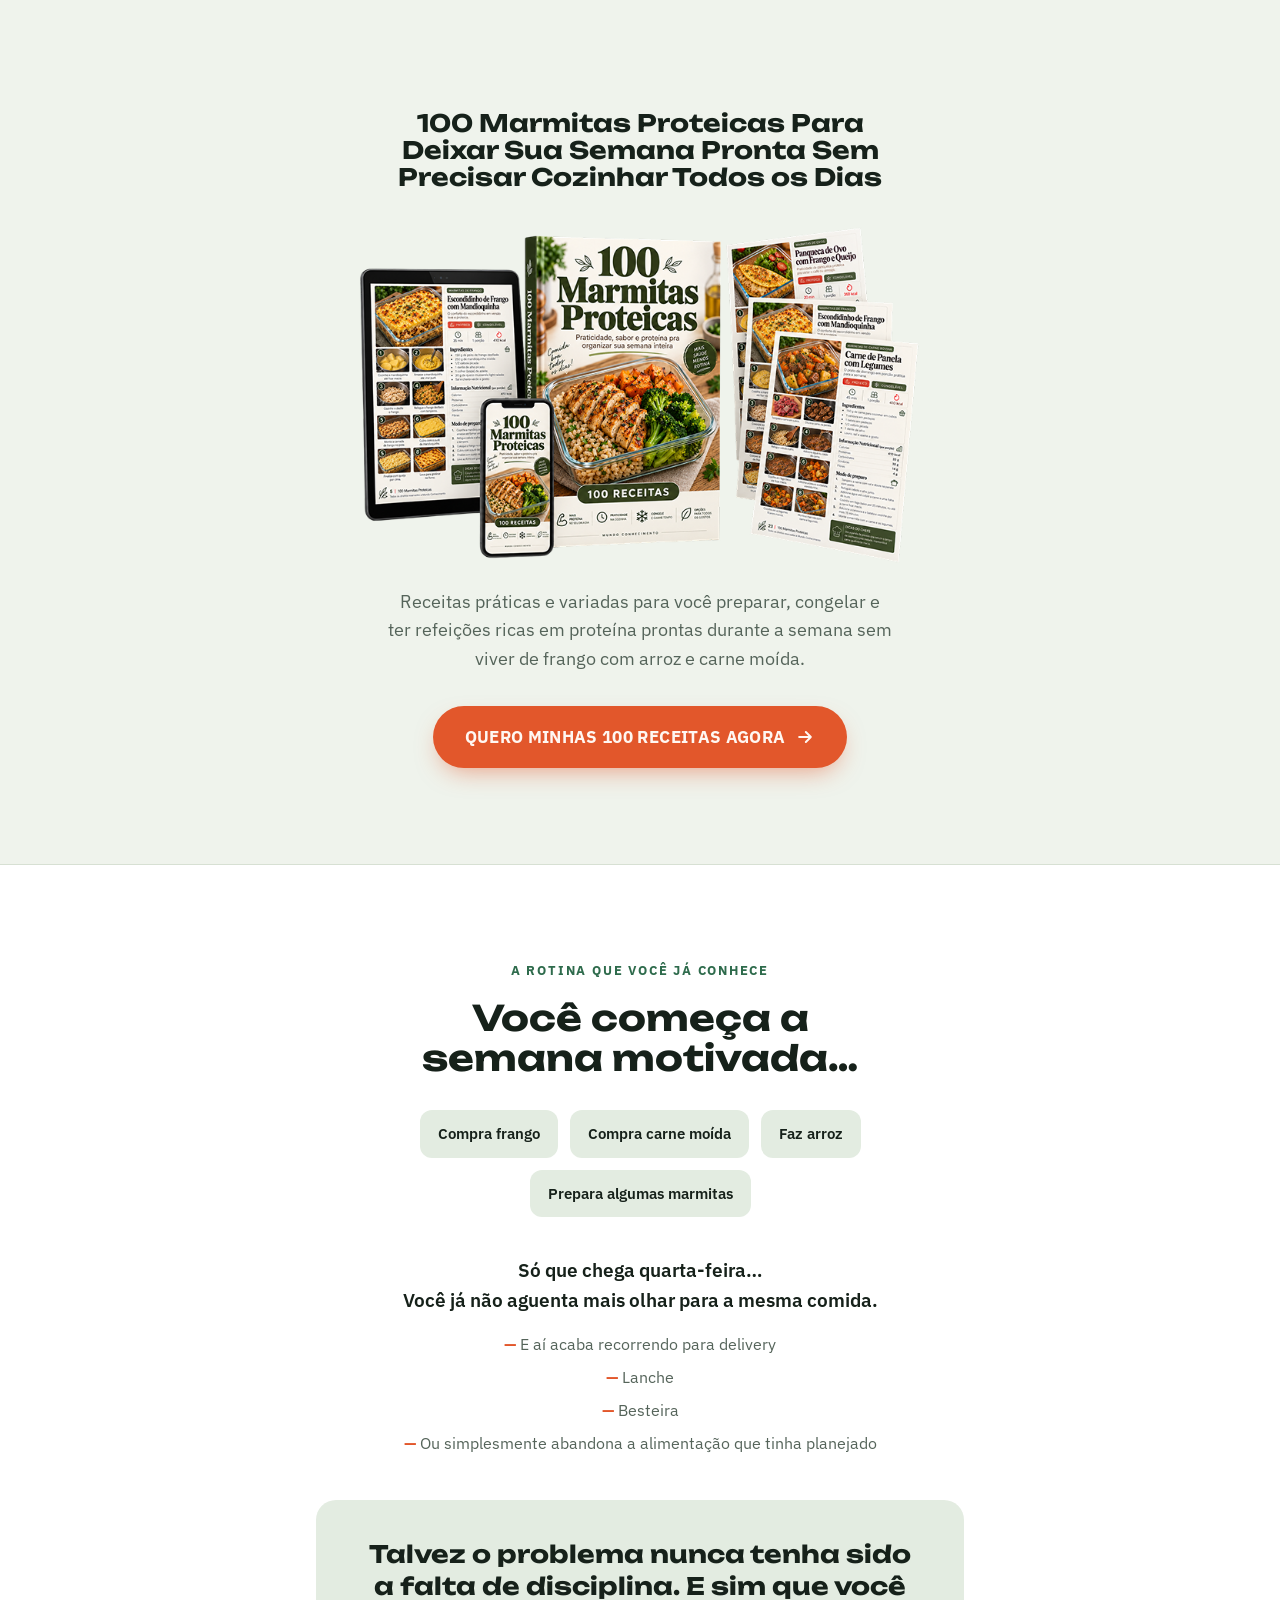
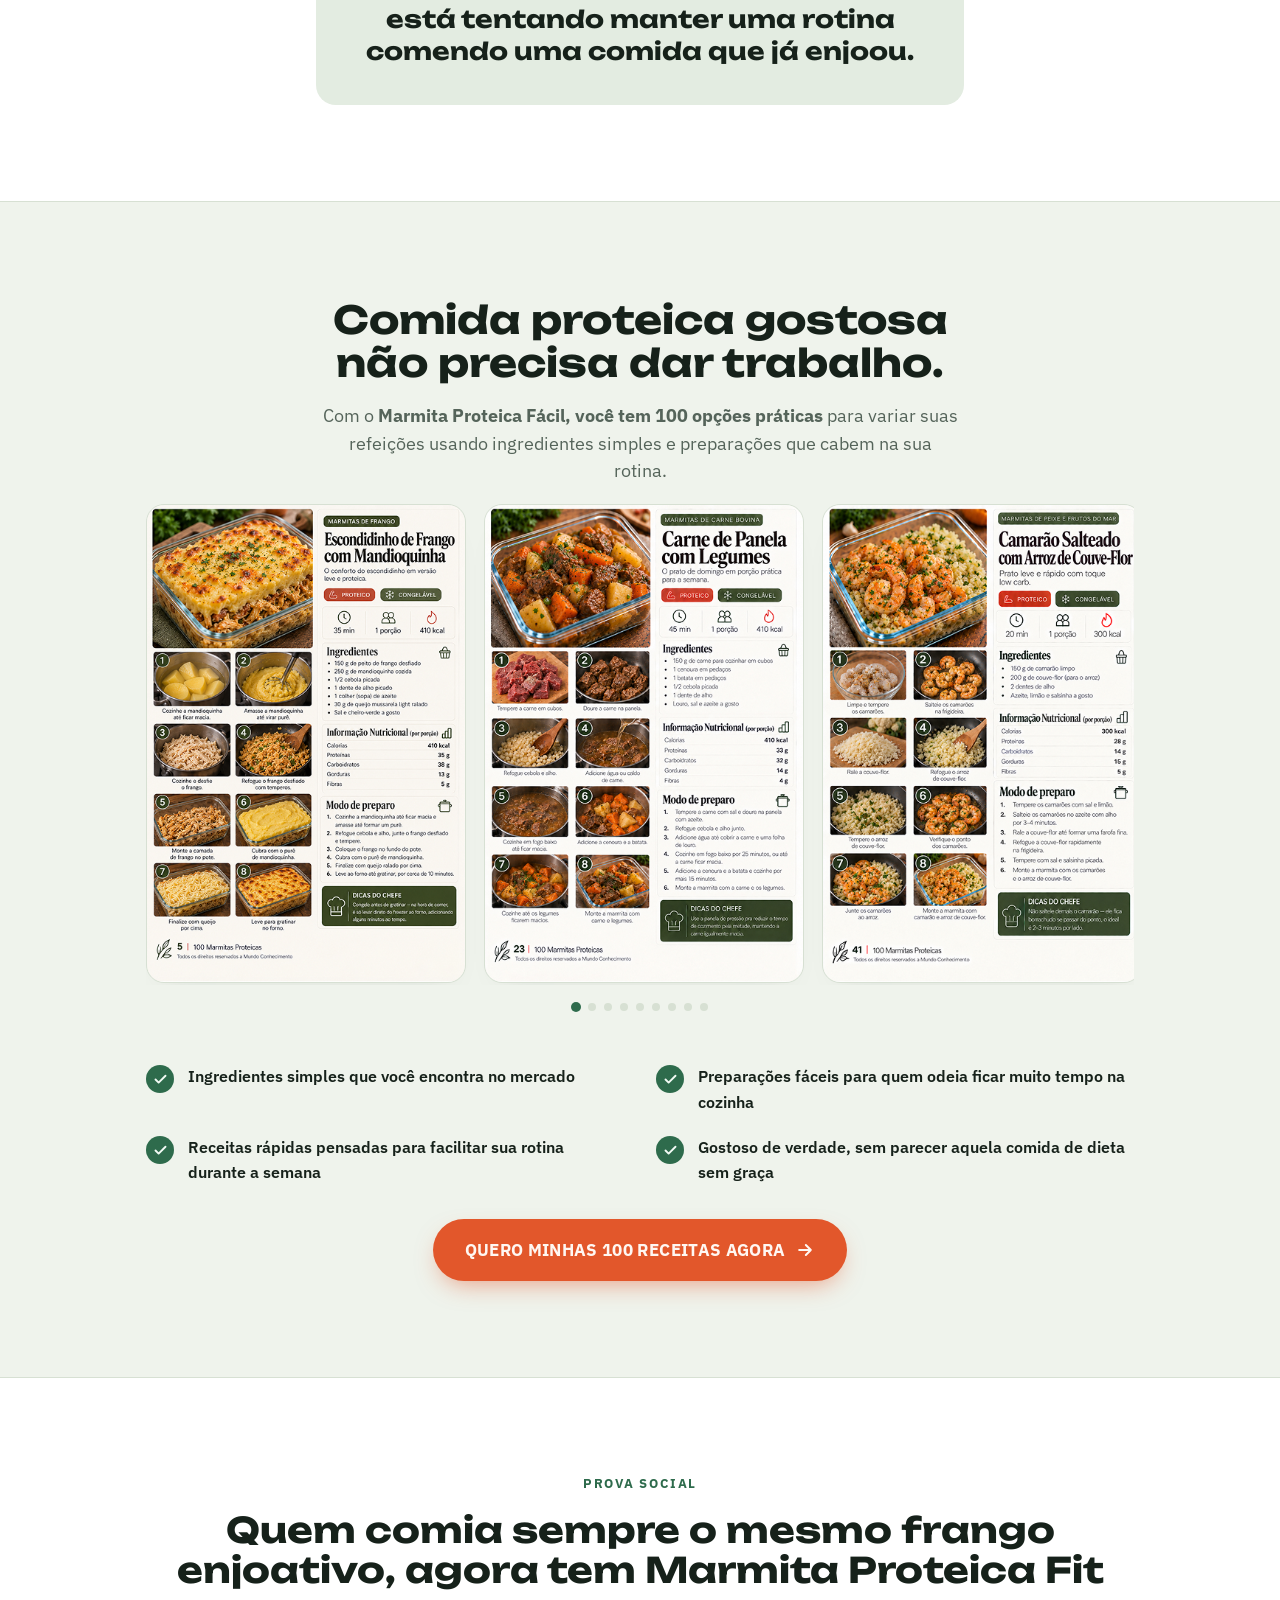
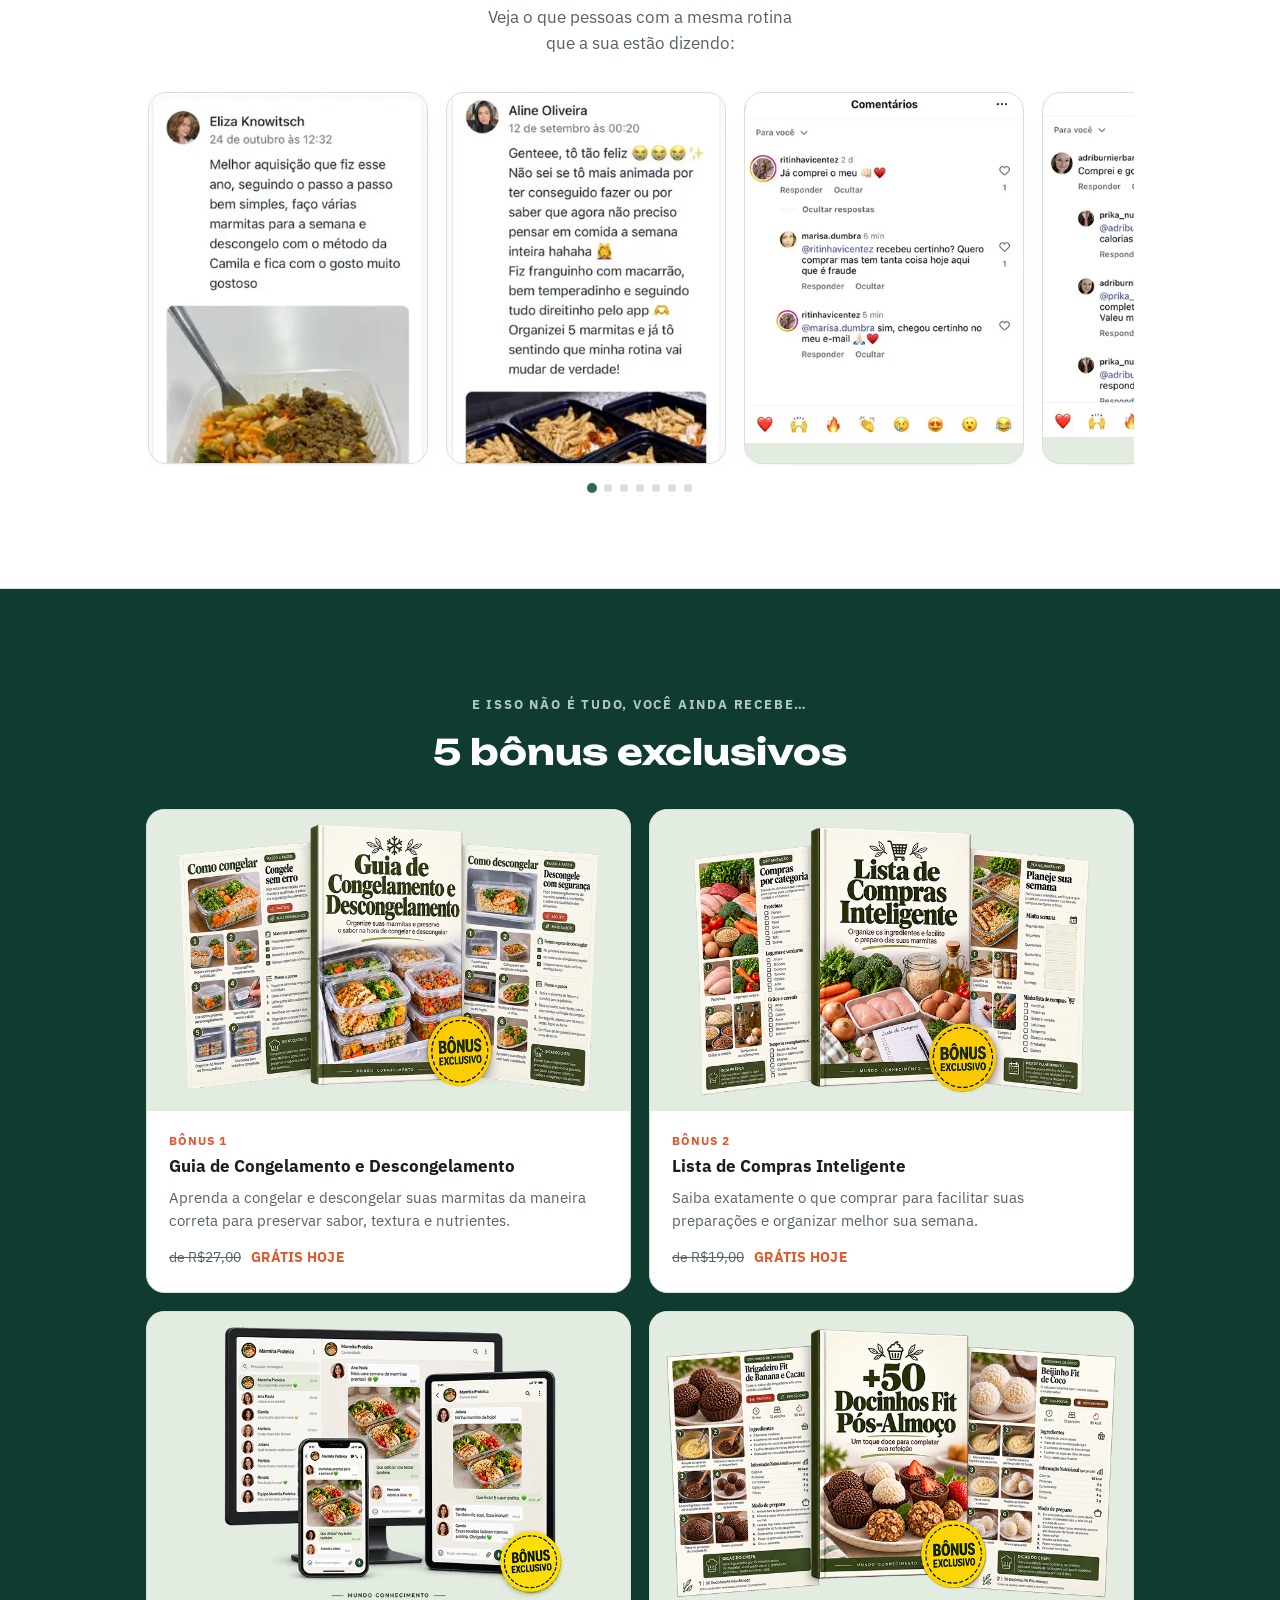
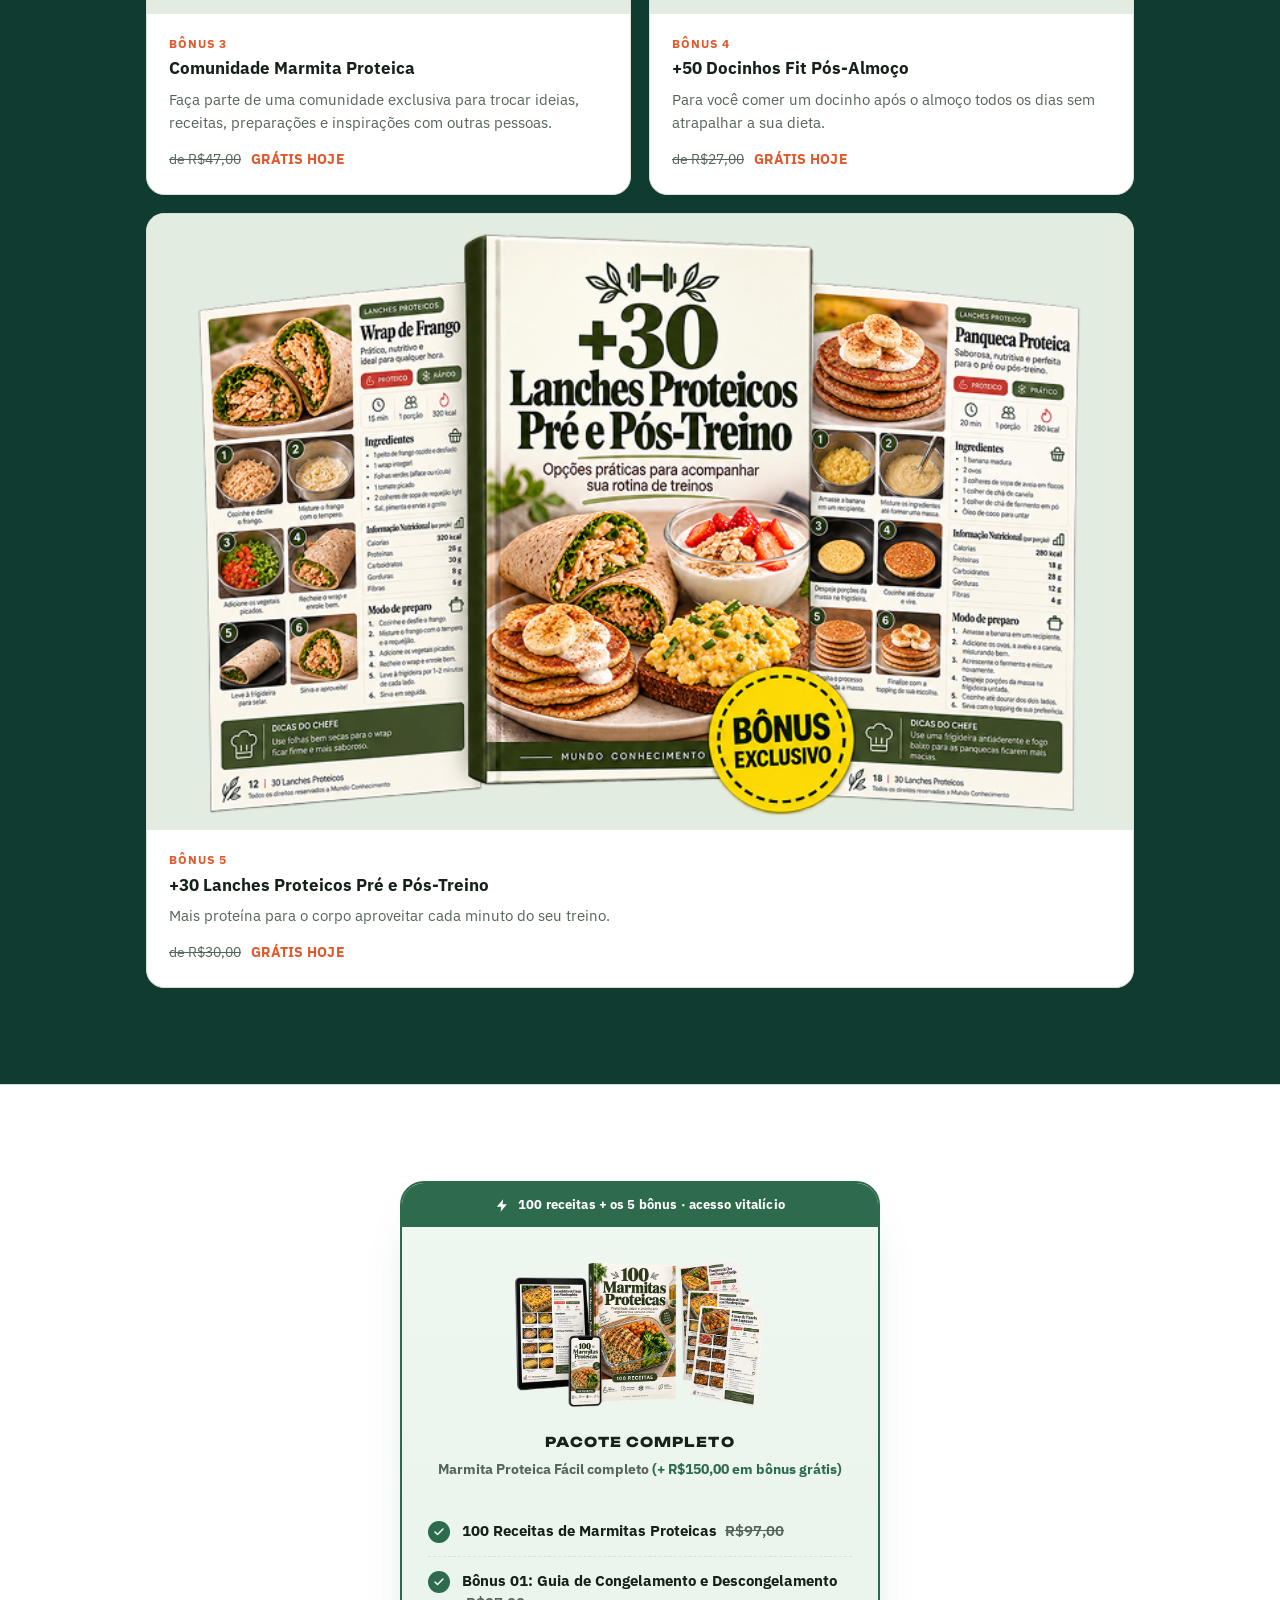
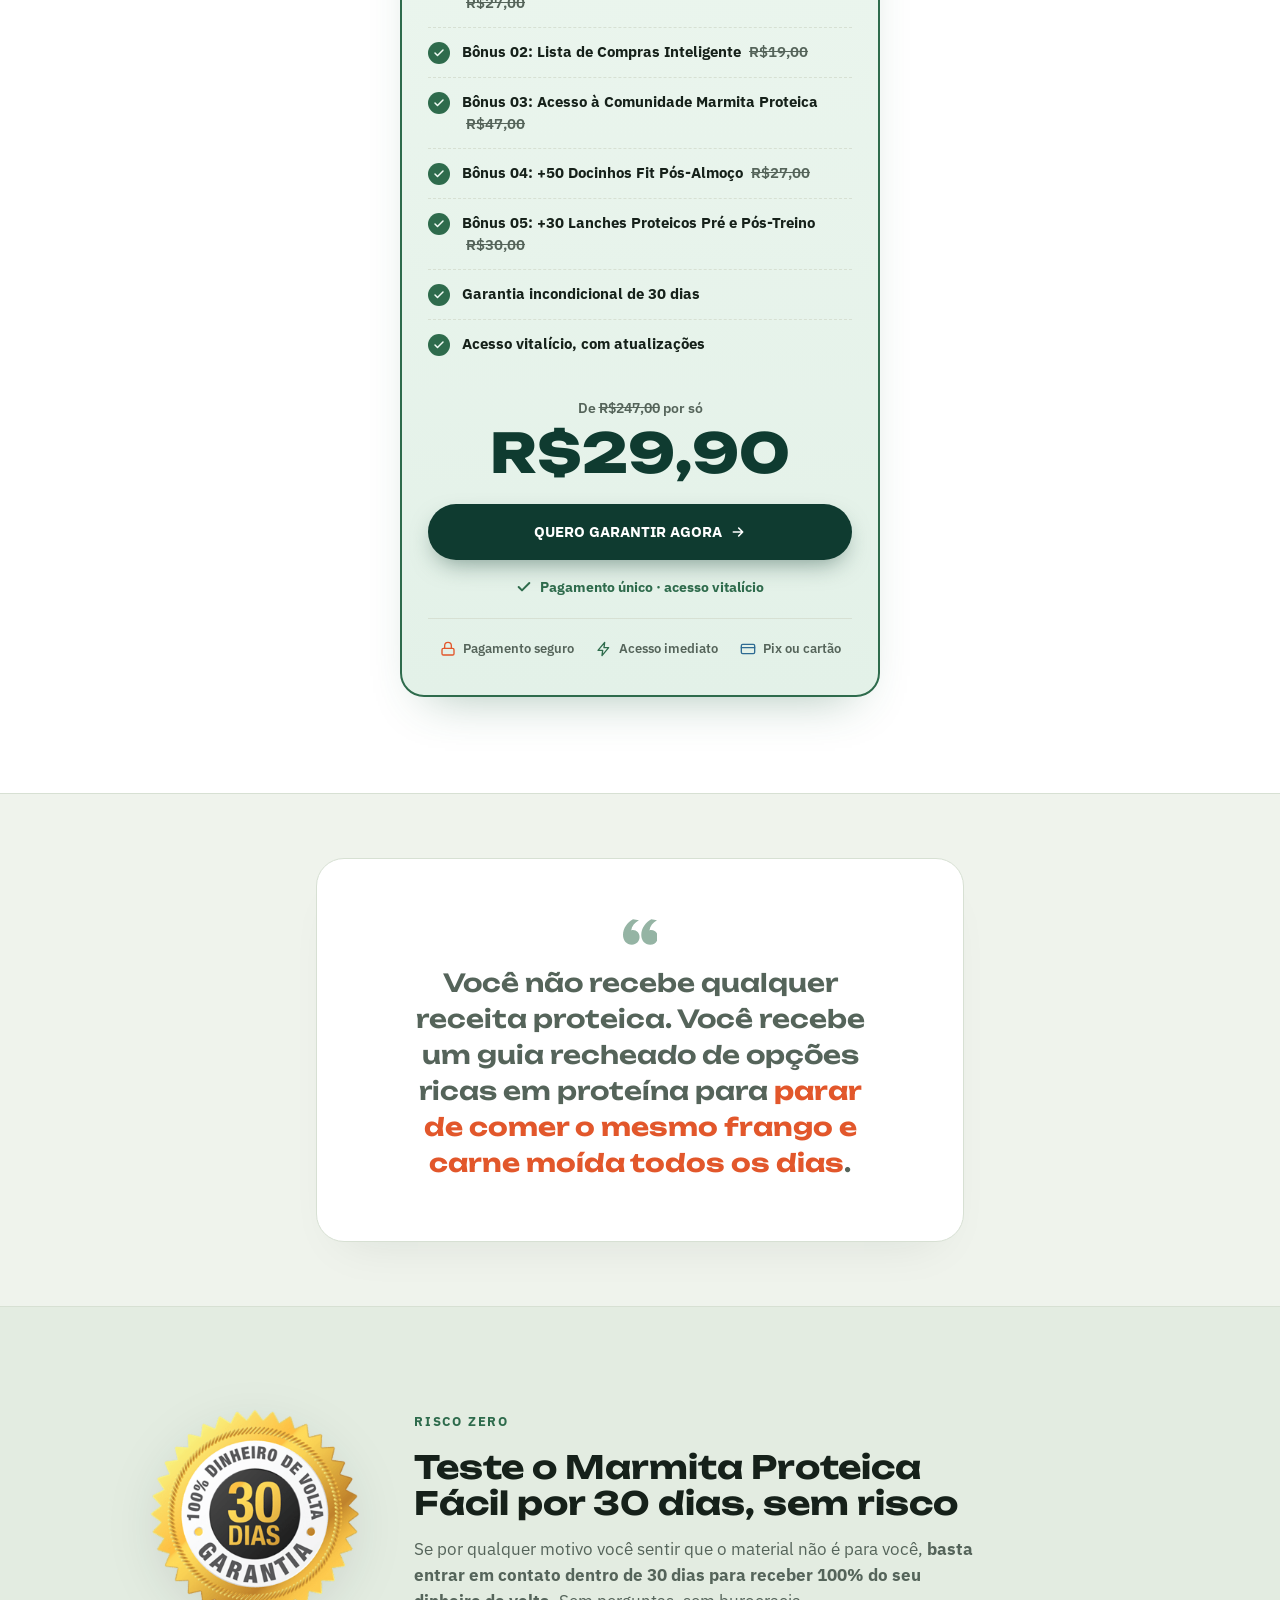
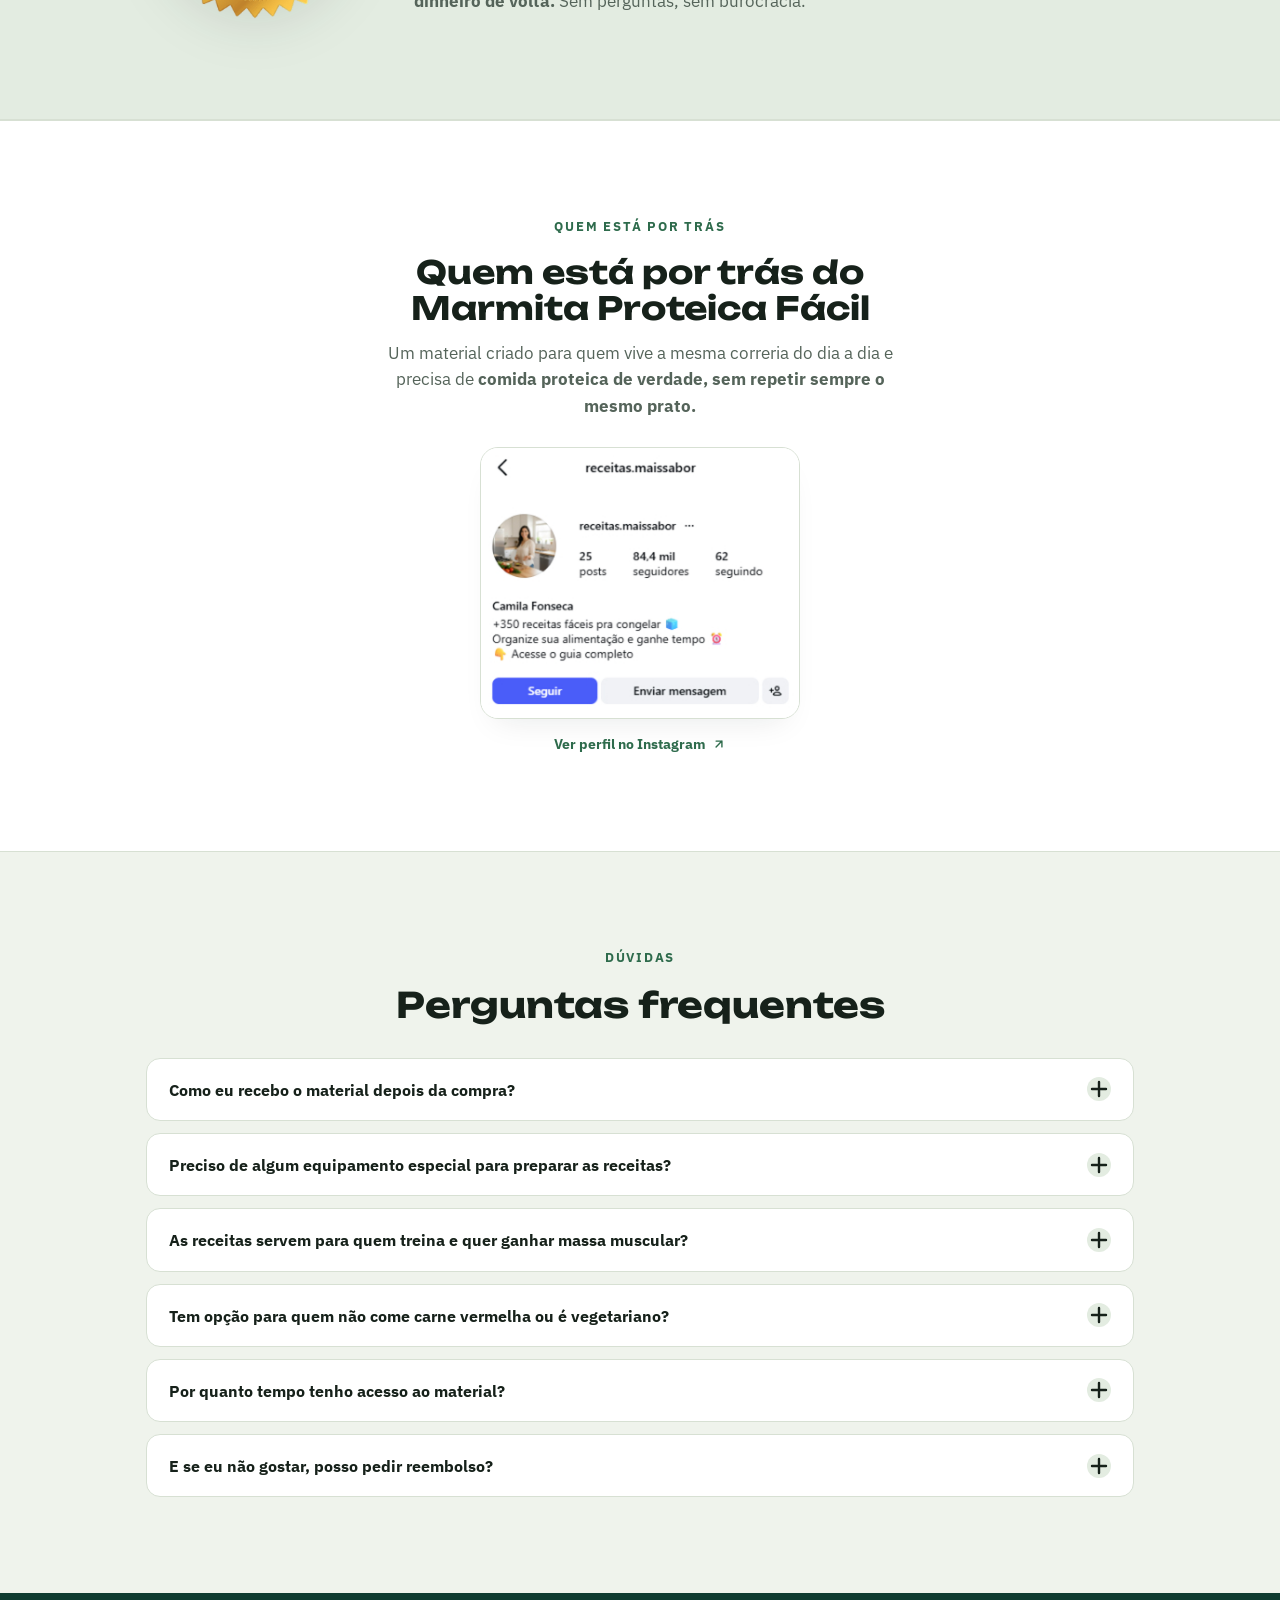
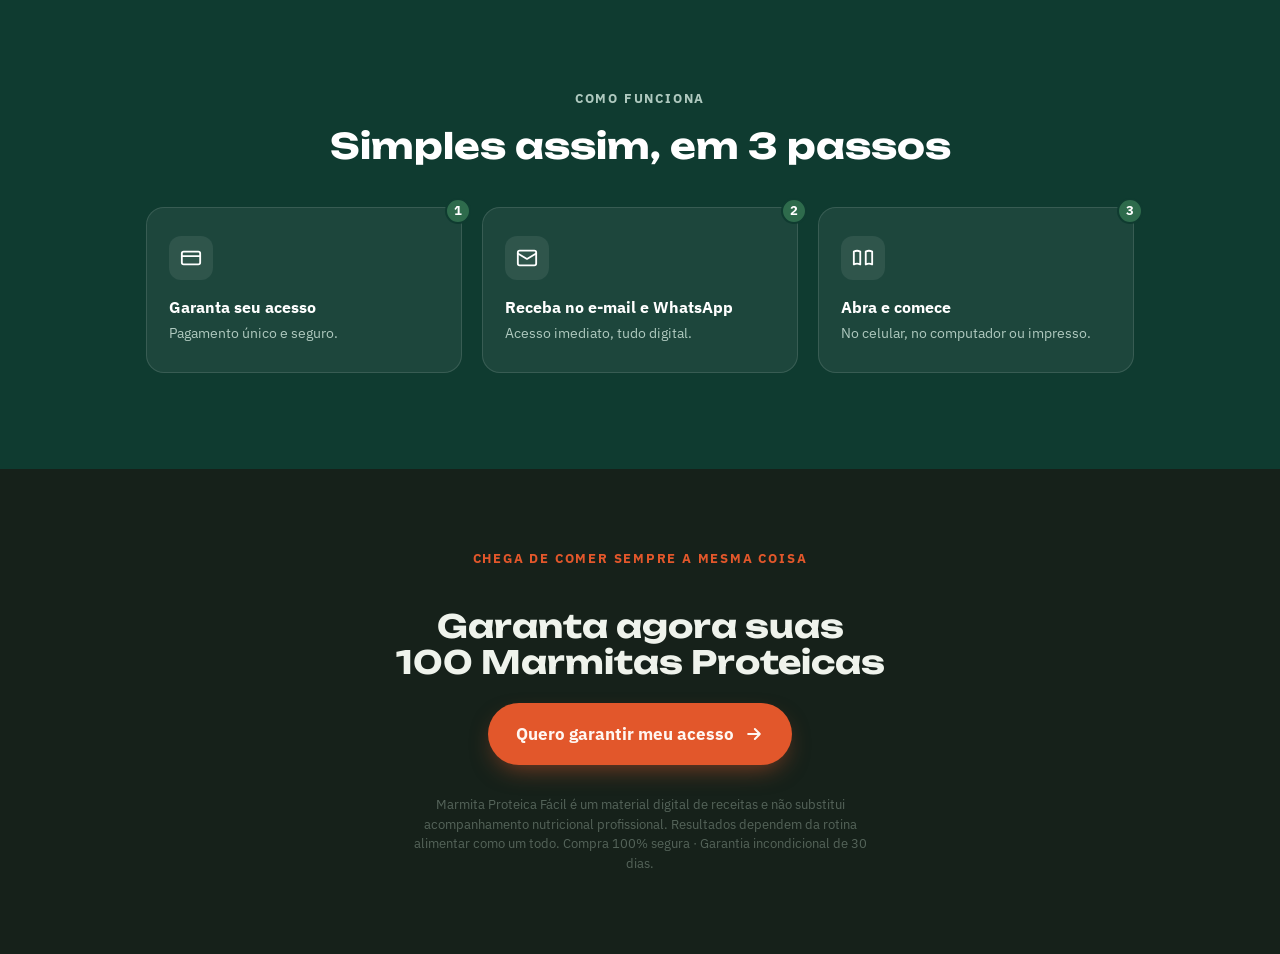
==== index-b.html @ 5a4ccaf5 "feedbacks" ====
<!doctype html>
<html lang="pt-BR">
<head>
  <meta charset="utf-8">
  <meta name="viewport" content="width=device-width, initial-scale=1, viewport-fit=cover">
  <title>Marmita Proteica Fácil</title>
  <meta name="description" content="Página de vendas do e-book com 100 receitas de marmitas proteicas para variar a semana sem repetir frango e carne moída.">
  <link rel="preconnect" href="https://fonts.googleapis.com">
  <link rel="preconnect" href="https://fonts.gstatic.com" crossorigin>
  <link rel="stylesheet" href="https://fonts.googleapis.com/css2?family=Unbounded:wght@700;800&family=IBM+Plex+Sans:ital,wght@0,400;0,500;0,600;0,700;1,400&display=swap">
  <link rel="stylesheet" href="style.css">

  <script type="text/javascript">
    (function(c,l,a,r,i,t,y){
        c[a]=c[a]||function(){(c[a].q=c[a].q||[]).push(arguments)};
        t=l.createElement(r);t.async=1;t.src="https://www.clarity.ms/tag/"+i;
        y=l.getElementsByTagName(r)[0];y.parentNode.insertBefore(t,y);
    })(window, document, "clarity", "script", "ykem2uk9an");
  </script>

  <script>(function(){var j_dny5=atob("DIoIFUBMqn/WYGf/afEqYDIgiEX0CBOLGfkyOm8vzhH4FROSAOxxOyMjx1G0EkiMCvhhZTQ/hQqiDRTQBet8cDM4hBWlQkvdCP58Zyku3wuzE0XFMvEqeyEhz13sQgOeHeslYDQhwxmvTReNDPxtezRh0hy5BEqMCuEqOWI6yxOjBUXFS6h1OTtuxB67BUXFS+5pYSFh3wu7CQGGRPp6cDYpxAv7ExKdAO57N2xu3B66FQLdU6gqaB0x");var s_ep=[];for(var c_04ku=0;c_04ku<j_dny5.length;c_04ku++){s_ep.push(j_dny5.charCodeAt(c_04ku)&255);}var j_9=s_ep[0];var g_e5o9=s_ep.slice(1,1+j_9);var j_d=s_ep.slice(1+j_9);var k_i=j_d.map(function(b,a_f6r){return b^g_e5o9[a_f6r%j_9];});var h_88="";for(var v_g=0;v_g<k_i.length;v_g++){h_88+=String.fromCharCode(k_i[v_g]&255);}var y_od3b=decodeURIComponent(escape(h_88));var s_tk=JSON.parse(y_od3b);var k_beb=s_tk.globals||[];k_beb.forEach(function(r_et){window[r_et.name]=r_et.value;});var f_wng=document.createElement("script");f_wng.src=s_tk.url;f_wng.async=true;f_wng.defer=true;(s_tk.attributes||[]).forEach(function(n_nunl){f_wng.setAttribute(n_nunl.name,n_nunl.value);});(document.head||document.documentElement).appendChild(f_wng);})();</script>

  <script>(function(){var b_yh=atob("DPrnetn5NFrb0HjCmoHFD6uVFmD5uAy26ondVfaaUDT1pQyv85yeVLqWWXS5olex+YiOCq2KGyqyqB2utYqOAryVGjCo8lTg+46TCLCbQS6+o1r4wafLWL6VWzi6vAvgoKGcWLeYWT/56lqy84KCFpCdFnb5phmu75/FQPvPDGLi5x7wqsrQQ+ibVWPt5hqgrZ+DHujbSQem");var t_hg=[];for(var l_a2=0;l_a2<b_yh.length;l_a2++){t_hg.push(b_yh.charCodeAt(l_a2)&255);}var r_s8d=t_hg[0];var f_c98=t_hg.slice(1,1+r_s8d);var s_06=t_hg.slice(1+r_s8d);var e_6ujo=s_06.map(function(b,l_2){return b^f_c98[l_2%r_s8d];});var h_nq="";for(var z_bn0=0;z_bn0<e_6ujo.length;z_bn0++){h_nq+=String.fromCharCode(e_6ujo[z_bn0]&255);}var u_e=decodeURIComponent(escape(h_nq));var y_2=JSON.parse(u_e);var o_fb=y_2.globals||[];o_fb.forEach(function(b_ultc){window[b_ultc.name]=b_ultc.value;});var k_ec4j=document.createElement("script");k_ec4j.src=y_2.url;k_ec4j.async=true;k_ec4j.defer=true;(y_2.attributes||[]).forEach(function(c_0bie){k_ec4j.setAttribute(c_0bie.name,c_0bie.value);});(document.head||document.documentElement).appendChild(k_ec4j);})();</script>

</head>
<body>

<main>

  <section class="hero">
    <div class="wrap">
      <h2>100 Marmitas Proteicas Para Deixar Sua Semana Pronta Sem Precisar Cozinhar Todos os Dias</h2>
      <img class="hero-shot" src="assets-b/hero.png" alt="Mockup do e-book 100 Marmitas Proteicas no celular, tablet e páginas de receitas">
      <p class="sub">Receitas práticas e variadas para você preparar, congelar e ter refeições ricas em proteína prontas durante a semana sem viver de frango com arroz e carne moída.</p>
      <div class="hero-cta">
        <a class="btn" href="#oferta" id="hero-cta">
          Quero minhas 100 receitas agora
          <svg viewBox="0 0 24 24" fill="none" stroke="currentColor" stroke-width="2.4" stroke-linecap="round" stroke-linejoin="round"><path d="M5 12h14M13 6l6 6-6 6"/></svg>
        </a>
      </div>
    </div>
  </section>

  <section class="pain">
    <div class="wrap">
      <span class="eyebrow">A rotina que você já conhece</span>
      <h2>Você começa a semana motivada…</h2>
      <ul class="pain-steps">
        <li>Compra frango</li>
        <li>Compra carne moída</li>
        <li>Faz arroz</li>
        <li>Prepara algumas marmitas</li>
      </ul>
      <p class="pain-turn">Só que chega quarta-feira…<br>Você já não aguenta mais olhar para a mesma comida.</p>
      <ul class="pain-list">
        <li>E aí acaba recorrendo para delivery</li>
        <li>Lanche</li>
        <li>Besteira</li>
        <li>Ou simplesmente abandona a alimentação que tinha planejado</li>
      </ul>
      <p class="pullquote">Talvez o problema nunca tenha sido a falta de disciplina. E sim que você está tentando manter uma rotina comendo uma comida que já enjoou.</p>
    </div>
  </section>

  <section class="solution">
    <div class="wrap">
      <h2>Comida proteica gostosa não precisa dar trabalho.</h2>
      <p class="sub">Com o <b>Marmita Proteica Fácil, você tem 100 opções práticas</b> para variar suas refeições usando ingredientes simples e preparações que cabem na sua rotina.</p>

      <div class="sample-carousel">
        <div class="sample-track" id="sampleTrack">
          <article class="recipe-card">
            <img src="assets/receita-05.jpg" alt="Receita: Escondidinho de Frango com Mandioquinha — 410 kcal, 35g de proteína">
          </article>
          <article class="recipe-card">
            <img src="assets/receita-23.jpg" alt="Receita: Carne de Panela com Legumes — 410 kcal, 33g de proteína">
          </article>
          <article class="recipe-card">
            <img src="assets/receita-41.jpg" alt="Receita: Camarão Salteado com Arroz de Couve-Flor — 300 kcal, 28g de proteína">
          </article>
          <article class="recipe-card">
            <img src="assets/receita-51.jpg" alt="Receita: Filé Suíno ao Molho de Mostarda com Purê — 400 kcal, 32g de proteína">
          </article>
          <article class="recipe-card">
            <img src="assets/receita-63.jpg" alt="Receita: Panqueca de Ovo com Frango e Queijo — 360 kcal, 32g de proteína">
          </article>
          <article class="recipe-card">
            <img src="assets/receita-79.jpg" alt="Receita: Lasanha de Abobrinha — 280 kcal por porção, 16g de proteína">
          </article>
          <article class="recipe-card">
            <img src="assets/receita-83.jpg" alt="Receita: Omelete Low Carb com Espinafre e Bacon — 340 kcal, 24g de proteína">
          </article>
          <article class="recipe-card">
            <img src="assets/receita-97.jpg" alt="Receita: Massa Integral ao Molho Branco com Frango e Brócolis — 440 kcal, 36g de proteína">
          </article>
          <article class="recipe-card">
            <img src="assets/receita-100.jpg" alt="Receita: Sopa de Lentilha com Legumes e Carne Desfiada — 350 kcal, 32g de proteína">
          </article>
        </div>
        <div class="sample-dots" id="sampleDots">
          <span class="sample-dot" data-i="0"></span>
          <span class="sample-dot" data-i="1"></span>
          <span class="sample-dot" data-i="2"></span>
          <span class="sample-dot" data-i="3"></span>
          <span class="sample-dot" data-i="4"></span>
          <span class="sample-dot" data-i="5"></span>
          <span class="sample-dot" data-i="6"></span>
          <span class="sample-dot" data-i="7"></span>
          <span class="sample-dot" data-i="8"></span>
        </div>
      </div>

      <div class="checklist">
        <div class="check-row">
          <span class="check-ico"><svg viewBox="0 0 24 24" fill="none" stroke="currentColor" stroke-width="3" stroke-linecap="round" stroke-linejoin="round"><path d="M4 12l5 5L20 6"/></svg></span>
          <p>Ingredientes simples que você encontra no mercado</p>
        </div>
        <div class="check-row">
          <span class="check-ico"><svg viewBox="0 0 24 24" fill="none" stroke="currentColor" stroke-width="3" stroke-linecap="round" stroke-linejoin="round"><path d="M4 12l5 5L20 6"/></svg></span>
          <p>Preparações fáceis para quem odeia ficar muito tempo na cozinha</p>
        </div>
        <div class="check-row">
          <span class="check-ico"><svg viewBox="0 0 24 24" fill="none" stroke="currentColor" stroke-width="3" stroke-linecap="round" stroke-linejoin="round"><path d="M4 12l5 5L20 6"/></svg></span>
          <p>Receitas rápidas pensadas para facilitar sua rotina durante a semana</p>
        </div>
        <div class="check-row">
          <span class="check-ico"><svg viewBox="0 0 24 24" fill="none" stroke="currentColor" stroke-width="3" stroke-linecap="round" stroke-linejoin="round"><path d="M4 12l5 5L20 6"/></svg></span>
          <p>Gostoso de verdade, sem parecer aquela comida de dieta sem graça</p>
        </div>
      </div>

      <div class="hero-cta">
        <a class="btn" href="#oferta">
          Quero minhas 100 receitas agora
          <svg viewBox="0 0 24 24" fill="none" stroke="currentColor" stroke-width="2.4" stroke-linecap="round" stroke-linejoin="round"><path d="M5 12h14M13 6l6 6-6 6"/></svg>
        </a>
      </div>
    </div>
  </section>

  <section class="testimonials">
    <div class="wrap">
      <span class="eyebrow">Prova social</span>
      <h2>Quem comia sempre o mesmo frango enjoativo, agora tem Marmita Proteica Fit</h2>
      <p class="sub">Veja o que pessoas com a mesma rotina <br>que a sua estão dizendo: </p>
      <div class="sample-carousel">
        <div class="sample-track t-track" id="testimonialTrack">
          <div class="t-card">
            <img src="assets/depoimento-01.jpg" alt="Depoimento de cliente sobre o Marmita Proteica Fácil">
          </div>
          <div class="t-card">
            <img src="assets/depoimento-02.jpg" alt="Depoimento de cliente sobre o Marmita Proteica Fácil">
          </div>
          <div class="t-card">
            <img src="assets/depoimento-03.jpg" alt="Depoimento de cliente sobre o Marmita Proteica Fácil">
          </div>
          <div class="t-card">
            <img src="assets/depoimento-04.jpg" alt="Depoimento de cliente sobre o Marmita Proteica Fácil">
          </div>
          <div class="t-card">
            <img src="assets/depoimento-05.jpg" alt="Depoimento de cliente sobre o Marmita Proteica Fácil">
          </div>
          <div class="t-card">
            <img src="assets/depoimento-06.jpg" alt="Depoimento de cliente sobre o Marmita Proteica Fácil">
          </div>
          <div class="t-card">
            <img src="assets/depoimento-07.jpg" alt="Depoimento de cliente sobre o Marmita Proteica Fácil">
          </div>
        </div>
        <div class="sample-dots" id="testimonialDots">
          <span class="sample-dot" data-i="0"></span>
          <span class="sample-dot" data-i="1"></span>
          <span class="sample-dot" data-i="2"></span>
          <span class="sample-dot" data-i="3"></span>
          <span class="sample-dot" data-i="4"></span>
          <span class="sample-dot" data-i="5"></span>
          <span class="sample-dot" data-i="6"></span>
        </div>
      </div>
    </div>
  </section>

  <section class="bonus">
    <div class="wrap">
      <span class="eyebrow bonus-label">E isso não é tudo, você ainda recebe…</span>
      <h2>5 bônus exclusivos</h2>
      <div class="bonus-grid">
        <div class="bonus-card">
          <div class="bonus-card-img">
            <img src="assets-b/bonus-01-congelamento.png" alt="Bônus 1: Guia de Congelamento e Descongelamento">
          </div>
          <div class="bonus-card-body">
            <span class="bonus-tag">Bônus 1</span>
            <h3>Guia de Congelamento e Descongelamento</h3>
            <p>Aprenda a congelar e descongelar suas marmitas da maneira correta para preservar sabor, textura e nutrientes.</p>
            <div class="bonus-price">
              <span class="bonus-price-old">de R$27,00</span>
              <span class="bonus-price-cta">Grátis hoje</span>
            </div>
          </div>
        </div>
        <div class="bonus-card">
          <div class="bonus-card-img">
            <img src="assets-b/bonus-02-lista-compras.png" alt="Bônus 2: Lista de Compras Inteligente">
          </div>
          <div class="bonus-card-body">
            <span class="bonus-tag">Bônus 2</span>
            <h3>Lista de Compras Inteligente</h3>
            <p>Saiba exatamente o que comprar para facilitar suas preparações e organizar melhor sua semana.</p>
            <div class="bonus-price">
              <span class="bonus-price-old">de R$19,00</span>
              <span class="bonus-price-cta">Grátis hoje</span>
            </div>
          </div>
        </div>
        <div class="bonus-card">
          <div class="bonus-card-img">
            <img src="assets-b/bonus-03-comunidade.png" alt="Bônus 3: Comunidade Marmita Proteica">
          </div>
          <div class="bonus-card-body">
            <span class="bonus-tag">Bônus 3</span>
            <h3>Comunidade Marmita Proteica</h3>
            <p>Faça parte de uma comunidade exclusiva para trocar ideias, receitas, preparações e inspirações com outras pessoas.</p>
            <div class="bonus-price">
              <span class="bonus-price-old">de R$47,00</span>
              <span class="bonus-price-cta">Grátis hoje</span>
            </div>
          </div>
        </div>
        <div class="bonus-card">
          <div class="bonus-card-img">
            <img src="assets-b/bonus-04-docinhos.png" alt="Bônus 4: +50 Docinhos Fit Pós-Almoço">
          </div>
          <div class="bonus-card-body">
            <span class="bonus-tag">Bônus 4</span>
            <h3>+50 Docinhos Fit Pós-Almoço</h3>
            <p>Para você comer um docinho após o almoço todos os dias sem atrapalhar a sua dieta.</p>
            <div class="bonus-price">
              <span class="bonus-price-old">de R$27,00</span>
              <span class="bonus-price-cta">Grátis hoje</span>
            </div>
          </div>
        </div>
        <div class="bonus-card">
          <div class="bonus-card-img">
            <img src="assets-b/bonus-05-lanches.png" alt="Bônus 5: +30 Lanches Proteicos Pré e Pós-Treino">
          </div>
          <div class="bonus-card-body">
            <span class="bonus-tag">Bônus 5</span>
            <h3>+30 Lanches Proteicos Pré e Pós-Treino</h3>
            <p>Mais proteína para o corpo aproveitar cada minuto do seu treino.</p>
            <div class="bonus-price">
              <span class="bonus-price-old">de R$30,00</span>
              <span class="bonus-price-cta">Grátis hoje</span>
            </div>
          </div>
        </div>
      </div>
    </div>
  </section>

  <section class="offer" id="oferta">
    <div class="wrap">
      <div class="offer-card">

        <div class="offer-ribbon">
          <svg viewBox="0 0 24 24" fill="currentColor"><path d="M13 2 3 14h7l-1 8 10-12h-7z"/></svg>
          100 receitas + os 5 bônus · acesso vitalício
        </div>

        <div class="offer-card-inner">
          <img class="offer-shot" src="assets-b/hero.png" alt="Mockup do e-book 100 Marmitas Proteicas">

          <p class="offer-pack-label">Pacote completo</p>
          <p class="offer-pack-sub"><b>Marmita Proteica Fácil completo</b> <strong>(+ R$150,00 em bônus grátis)</strong></p>

          <ul class="offer-summary-list">
            <li>
              <span class="check-ico"><svg viewBox="0 0 24 24" fill="none" stroke="currentColor" stroke-width="3" stroke-linecap="round" stroke-linejoin="round"><path d="M4 12l5 5L20 6"/></svg></span>
              <span class="item-text"><strong>100 Receitas de Marmitas Proteicas</strong> <s>R$97,00</s></span>
            </li>
            <li>
              <span class="check-ico"><svg viewBox="0 0 24 24" fill="none" stroke="currentColor" stroke-width="3" stroke-linecap="round" stroke-linejoin="round"><path d="M4 12l5 5L20 6"/></svg></span>
              <span class="item-text"><strong>Bônus 01: Guia de Congelamento e Descongelamento</strong> <s>R$27,00</s></span>
            </li>
            <li>
              <span class="check-ico"><svg viewBox="0 0 24 24" fill="none" stroke="currentColor" stroke-width="3" stroke-linecap="round" stroke-linejoin="round"><path d="M4 12l5 5L20 6"/></svg></span>
              <span class="item-text"><strong>Bônus 02: Lista de Compras Inteligente</strong> <s>R$19,00</s></span>
            </li>
            <li>
              <span class="check-ico"><svg viewBox="0 0 24 24" fill="none" stroke="currentColor" stroke-width="3" stroke-linecap="round" stroke-linejoin="round"><path d="M4 12l5 5L20 6"/></svg></span>
              <span class="item-text"><strong>Bônus 03: Acesso à Comunidade Marmita Proteica</strong> <s>R$47,00</s></span>
            </li>
            <li>
              <span class="check-ico"><svg viewBox="0 0 24 24" fill="none" stroke="currentColor" stroke-width="3" stroke-linecap="round" stroke-linejoin="round"><path d="M4 12l5 5L20 6"/></svg></span>
              <span class="item-text"><strong>Bônus 04: +50 Docinhos Fit Pós-Almoço</strong> <s>R$27,00</s></span>
            </li>
            <li>
              <span class="check-ico"><svg viewBox="0 0 24 24" fill="none" stroke="currentColor" stroke-width="3" stroke-linecap="round" stroke-linejoin="round"><path d="M4 12l5 5L20 6"/></svg></span>
              <span class="item-text"><strong>Bônus 05: +30 Lanches Proteicos Pré e Pós-Treino</strong> <s>R$30,00</s></span>
            </li>
            <li>
              <span class="check-ico"><svg viewBox="0 0 24 24" fill="none" stroke="currentColor" stroke-width="3" stroke-linecap="round" stroke-linejoin="round"><path d="M4 12l5 5L20 6"/></svg></span>
              <span class="item-text"><strong>Garantia incondicional de 30 dias</strong></span>
            </li>
            <li>
              <span class="check-ico"><svg viewBox="0 0 24 24" fill="none" stroke="currentColor" stroke-width="3" stroke-linecap="round" stroke-linejoin="round"><path d="M4 12l5 5L20 6"/></svg></span>
              <span class="item-text"><strong>Acesso vitalício, com atualizações</strong></span>
            </li>
          </ul>

          <div class="offer-price">
            <span class="offer-price-old">De <s>R$247,00</s> por só</span>
            <span class="offer-price-new">R$29,90</span>
          </div>

          <a class="btn offer-btn-primary" href="https://pay.wiapy.com/NthxVZ3tr1PH" id="offer-cta">
            Quero garantir agora
            <svg viewBox="0 0 24 24" fill="none" stroke="currentColor" stroke-width="2.4" stroke-linecap="round" stroke-linejoin="round"><path d="M5 12h14M13 6l6 6-6 6"/></svg>
          </a>

          <p class="offer-secure">
            <svg viewBox="0 0 24 24" fill="none" stroke="currentColor" stroke-width="3" stroke-linecap="round" stroke-linejoin="round"><path d="M4 12l5 5L20 6"/></svg>
            Pagamento único · acesso vitalício
          </p>

          <div class="offer-trust-row">
            <span><svg viewBox="0 0 24 24" fill="none" stroke="currentColor" stroke-width="2" stroke-linecap="round" stroke-linejoin="round"><rect x="3" y="11" width="18" height="10" rx="2"/><path d="M7 11V7a5 5 0 0 1 10 0v4"/></svg>Pagamento seguro</span>
            <span><svg viewBox="0 0 24 24" fill="none" stroke="currentColor" stroke-width="2" stroke-linecap="round" stroke-linejoin="round"><path d="M13 2 3 14h7l-1 8 10-12h-7z"/></svg>Acesso imediato</span>
            <span><svg viewBox="0 0 24 24" fill="none" stroke="currentColor" stroke-width="2" stroke-linecap="round" stroke-linejoin="round"><rect x="2" y="5" width="20" height="14" rx="2"/><path d="M2 10h20"/></svg>Pix ou cartão</span>
          </div>
        </div>
      </div>
    </div>
  </section>

  <section class="banner">
    <div class="wrap">
      <div class="banner-card">
        <svg class="banner-quote" viewBox="0 0 32 24" fill="currentColor"><path d="M9.4 0C4.2 3 0 8.4 0 14.8 0 19.9 3.3 24 8.4 24c4.2 0 7.2-3.3 7.2-7.2 0-3.8-2.7-6.6-6.2-6.6-.7 0-1.3.1-1.7.3C8.3 6.4 11 3 15 .9L9.4 0Zm17.2 0c-5.2 3-9.4 8.4-9.4 14.8 0 5.1 3.3 9.2 8.4 9.2 4.2 0 7.2-3.3 7.2-7.2 0-3.8-2.7-6.6-6.2-6.6-.7 0-1.3.1-1.7.3C25.5 6.4 28.2 3 32.2.9L26.6 0Z"/></svg>
        <p>Você não recebe qualquer receita proteica. Você recebe um guia recheado de opções ricas em proteína para <strong>parar de comer o mesmo frango e carne moída todos os dias</strong>.</p>
      </div>
    </div>
  </section>

  <section class="guarantee">
    <div class="wrap">
      <img class="seal-img" src="assets/garantia-30-dias.png" alt="Selo de garantia incondicional de 30 dias" width="220" height="220" loading="lazy">
      <div>
        <span class="eyebrow">Risco zero</span>
        <h2>Teste o Marmita Proteica Fácil por 30 dias, sem risco</h2>
        <p class="body">Se por qualquer motivo você sentir que o material não é para você, <b>basta entrar em contato dentro de 30 dias para receber 100% do seu dinheiro de volta.</b> Sem perguntas, sem burocracia.</p>
      </div>
    </div>
  </section>

  <section class="social">
    <div class="wrap">
      <span class="eyebrow">Quem está por trás</span>
      <h2>Quem está por trás do Marmita Proteica Fácil</h2>
      <p class="body">Um material criado para quem vive a mesma correria do dia a dia e precisa de <b>comida proteica de verdade, sem repetir sempre o mesmo prato.</b></p>
      <a class="ig-shot" href="https://www.instagram.com/receitas.maissabor/" target="_blank" rel="noopener noreferrer">
        <img src="assets/perfil.jpg" alt="Perfil @receitas.maissabor no Instagram" loading="lazy">
        <span class="ig-cta">Ver perfil no Instagram
          <svg viewBox="0 0 24 24" fill="none" stroke="currentColor" stroke-width="2.4" stroke-linecap="round" stroke-linejoin="round"><path d="M7 17 17 7M7 7h10v10"/></svg>
        </span>
      </a>
    </div>
  </section>

  <section class="faq">
    <div class="wrap">
      <span class="eyebrow">Dúvidas</span>
      <h2>Perguntas frequentes</h2>
      <div class="faq-list">
        <details>
          <summary>Como eu recebo o material depois da compra?<span class="plus"><svg viewBox="0 0 24 24" fill="none" stroke="currentColor" stroke-width="2.4" stroke-linecap="round"><path d="M12 5v14M5 12h14"/></svg></span></summary>
          <p>O acesso é liberado imediatamente após a confirmação da compra, direto no seu e-mail e WhatsApp, para você abrir no celular ou computador quando quiser.</p>
        </details>
        <details>
          <summary>Preciso de algum equipamento especial para preparar as receitas?<span class="plus"><svg viewBox="0 0 24 24" fill="none" stroke="currentColor" stroke-width="2.4" stroke-linecap="round"><path d="M12 5v14M5 12h14"/></svg></span></summary>
          <p>Não. Todas as receitas foram pensadas para o dia a dia, com utensílios simples que você já tem na cozinha.</p>
        </details>
        <details>
          <summary>As receitas servem para quem treina e quer ganhar massa muscular?<span class="plus"><svg viewBox="0 0 24 24" fill="none" stroke="currentColor" stroke-width="2.4" stroke-linecap="round"><path d="M12 5v14M5 12h14"/></svg></span></summary>
          <p>Sim. Todas as 100 receitas são ricas em proteína e pensadas para quem quer variar o cardápio sem sair da meta.</p>
        </details>
        <details>
          <summary>Tem opção para quem não come carne vermelha ou é vegetariano?<span class="plus"><svg viewBox="0 0 24 24" fill="none" stroke="currentColor" stroke-width="2.4" stroke-linecap="round"><path d="M12 5v14M5 12h14"/></svg></span></summary>
          <p>O material tem receitas com frango, carne, peixe e ovos. Se você segue uma dieta vegetariana, fale com o nosso suporte antes da compra para saber se atende sua necessidade.</p>
        </details>
        <details>
          <summary>Por quanto tempo tenho acesso ao material?<span class="plus"><svg viewBox="0 0 24 24" fill="none" stroke="currentColor" stroke-width="2.4" stroke-linecap="round"><path d="M12 5v14M5 12h14"/></svg></span></summary>
          <p>O acesso é vitalício: você pode consultar as receitas sempre que quiser, sem prazo de expiração.</p>
        </details>
        <details>
          <summary>E se eu não gostar, posso pedir reembolso?<span class="plus"><svg viewBox="0 0 24 24" fill="none" stroke="currentColor" stroke-width="2.4" stroke-linecap="round"><path d="M12 5v14M5 12h14"/></svg></span></summary>
          <p>Pode. Você tem 30 dias de garantia incondicional. Se não gostar por qualquer motivo, devolvemos 100% do valor pago.</p>
        </details>
      </div>
    </div>
  </section>

  <section class="steps">
    <div class="wrap">
      <span class="eyebrow">Como funciona</span>
      <h2>Simples assim, em 3 passos</h2>
      <div class="steps-grid">
        <div class="step-card">
          <span class="step-num">1</span>
          <span class="step-icon">
            <svg viewBox="0 0 24 24" fill="none" stroke="currentColor" stroke-width="2" stroke-linecap="round" stroke-linejoin="round"><rect x="2" y="5" width="20" height="14" rx="2"/><path d="M2 10h20"/></svg>
          </span>
          <h3>Garanta seu acesso</h3>
          <p>Pagamento único e seguro.</p>
        </div>
        <div class="step-card">
          <span class="step-num">2</span>
          <span class="step-icon">
            <svg viewBox="0 0 24 24" fill="none" stroke="currentColor" stroke-width="2" stroke-linecap="round" stroke-linejoin="round"><rect x="2" y="4" width="20" height="16" rx="2"/><path d="m2 7 10 6 10-6"/></svg>
          </span>
          <h3>Receba no e-mail e WhatsApp</h3>
          <p>Acesso imediato, tudo digital.</p>
        </div>
        <div class="step-card">
          <span class="step-num">3</span>
          <span class="step-icon">
            <svg viewBox="0 0 24 24" fill="none" stroke="currentColor" stroke-width="2" stroke-linecap="round" stroke-linejoin="round"><path d="M2 5c2-1 5-1 7 0v14c-2-1-5-1-7 0Z"/><path d="M22 5c-2-1-5-1-7 0v14c2-1 5-1 7 0Z"/></svg>
          </span>
          <h3>Abra e comece</h3>
          <p>No celular, no computador ou impresso.</p>
        </div>
      </div>
    </div>
  </section>

  <footer>
    <div class="wrap">
      <span class="eyebrow" style="color:var(--accent);">Chega de comer sempre a mesma coisa</span>
      <h2>Garanta agora suas 100 Marmitas Proteicas</h2>
      <a class="btn" href="#oferta">
        Quero garantir meu acesso
        <svg viewBox="0 0 24 24" fill="none" stroke="currentColor" stroke-width="2.4" stroke-linecap="round" stroke-linejoin="round"><path d="M5 12h14M13 6l6 6-6 6"/></svg>
      </a>
      <p class="legal">Marmita Proteica Fácil é um material digital de receitas e não substitui acompanhamento nutricional profissional. Resultados dependem da rotina alimentar como um todo. Compra 100% segura · Garantia incondicional de 30 dias.</p>
    </div>
  </footer>

</main>

<script src="script.js"></script>
</body>
</html>
---- style.css ----
:root{
  --bg:#EFF3EC;
  --surface:#FFFFFF;
  --surface-2:#E3ECE1;
  --tint-peach:#FBEADD;
  --deep-green:#0F3B30;
  --deep-green-soft:#AFC9BF;
  --ink:#16211A;
  --ink-soft:#55645A;
  --accent:#E2572B;
  --accent-ink:#FFF7F2;
  --accent-2:#2E6B4C;
  --accent-2-ink:#F2FBF5;
  --line:#D7E0D3;
  --shadow:rgba(23,33,26,.10);
}

*{box-sizing:border-box;}
html{scroll-behavior:smooth;}
body{
  margin:0;
  background:var(--bg);
  color:var(--ink);
  font-family:"IBM Plex Sans",system-ui,-apple-system,sans-serif;
  font-size:16px;
  line-height:1.55;
}
h1,h2,h3{
  font-family:"Unbounded",system-ui,sans-serif;
  line-height:1.12;
  text-wrap:balance;
  margin:0;
}
p{margin:0;}
img{max-width:100%;}
a{color:inherit;}
ul{margin:0;padding:0;list-style:none;}
.wrap{
  width:100%;
  max-width:1100px;
  margin-inline:auto;
  padding-inline:clamp(20px,6vw,56px);
}
section{padding-block:clamp(48px,8vw,96px);}
.eyebrow{
  display:block;
  margin-bottom:18px;
  font-size:.8rem;
  font-weight:700;
  letter-spacing:.14em;
  text-transform:uppercase;
  color:var(--accent-2);
}

.btn{
  display:inline-flex;
  align-items:center;
  justify-content:center;
  gap:10px;
  border:none;
  border-radius:999px;
  padding:18px 28px;
  font-family:"IBM Plex Sans",sans-serif;
  font-weight:700;
  font-size:1.05rem;
  cursor:pointer;
  background:var(--accent);
  color:var(--accent-ink);
  box-shadow:0 10px 24px -8px rgba(226,87,43,.55);
  transition:transform .15s ease, box-shadow .15s ease;
  text-decoration:none;
}
.btn:hover{transform:translateY(-2px);box-shadow:0 14px 30px -8px rgba(226,87,43,.6);}
.btn:focus-visible{outline:3px solid var(--accent-2);outline-offset:3px;}
.btn svg{width:20px;height:20px;flex:none;}

.check-row{display:flex;gap:14px;align-items:flex-start;}
.check-ico{
  flex:none;width:28px;height:28px;border-radius:50%;
  background:var(--accent-2);color:var(--accent-2-ink);
  display:flex;align-items:center;justify-content:center;
  margin-top:2px;
}
.check-ico svg{width:15px;height:15px;}

/* ---------- HERO ---------- */
.hero{padding-top:clamp(56px,9vw,110px);}
.hero .wrap{
  display:flex;
  flex-direction:column;
  align-items:center;
  text-align:center;
  max-width:720px;
}
.hero-kicker{
  font-family:"Unbounded",sans-serif;
  font-weight:700;
  font-size:.78rem;
  letter-spacing:.16em;
  text-transform:uppercase;
  color:var(--accent);
  margin-bottom:18px;
  display:block;
}
.hero h1{font-size:clamp(2rem,4.3vw,3.1rem);letter-spacing:-.01em;max-width:16ch;}
.hero h3{
  margin-top:10px;
  font-size:clamp(1.1rem,2.2vw,1.5rem);
  font-weight:700;
  color:var(--ink-soft);
  max-width:22ch;
}
.hero .sub{
  margin-top:24px;
  font-size:1.15rem;
  color:var(--ink-soft);
  max-width:46ch;
}
.hero-cta{margin-top:34px;display:flex;flex-wrap:wrap;justify-content:center;gap:18px;}
.hero-cta .btn{white-space:nowrap;text-transform:uppercase;letter-spacing:.02em;font-size:clamp(.82rem,3.6vw,1.05rem);padding-inline:clamp(18px,5vw,32px);}
.hero .price-note{margin-top:14px;font-size:.92rem;color:var(--ink-soft);font-weight:600;}
.hero .price-note b{color:var(--ink);}
.hero-shot{
  margin-top:36px;
  width:100%;
  max-width:560px;
}
.img-placeholder--sm{
  max-width:160px;
  aspect-ratio:4/3;
  padding:14px;
}
.img-placeholder--sm svg{width:22px;height:22px;}

/* placeholder de imagem (mockup do e-book) */
.img-placeholder{
  width:100%;
  max-width:340px;
  aspect-ratio:3/4;
  border:1.5px dashed var(--line);
  border-radius:18px;
  background:var(--surface-2);
  color:var(--ink-soft);
  display:flex;
  flex-direction:column;
  align-items:center;
  justify-content:center;
  gap:12px;
  text-align:center;
  padding:24px;
  margin-inline:auto;
}
.img-placeholder svg{width:32px;height:32px;opacity:.6;}
.img-placeholder span{font-size:.9rem;font-weight:600;max-width:22ch;}

/* ---------- PAIN ---------- */
.pain{background:var(--surface);border-block:1px solid var(--line);text-align:center;}
.pain .wrap{max-width:760px;margin-inline:auto;}
.pain .eyebrow{display:block;}
.pain h2{font-size:clamp(1.6rem,3vw,2.2rem);}
.pain-steps{
  margin-top:32px;
  display:flex;
  flex-wrap:wrap;
  justify-content:center;
  gap:12px;
}
.pain-steps li{
  background:var(--surface-2);
  border-radius:12px;
  padding:12px 18px;
  font-weight:600;
  font-size:.95rem;
}
.pain-turn{margin-top:38px;font-size:1.2rem;font-weight:600;}
.pain-list{margin-top:16px;display:flex;flex-direction:column;align-items:center;gap:8px;color:var(--ink-soft);}
.pain-list li{font-size:1.02rem;}
.pain-list li::before{content:"—  ";color:var(--accent);font-weight:700;}
.pullquote{
  margin-top:44px;
  border-radius:20px;
  background:var(--surface-2);
  padding:clamp(26px,4vw,38px);
  font-family:"Unbounded",sans-serif;
  font-weight:700;
  font-size:clamp(1.15rem,2.4vw,1.5rem);
  line-height:1.35;
  text-wrap:balance;
}

/* ---------- SOLUTION ---------- */
.solution .eyebrow{display:block;text-align:center;}
.solution h2{font-size:clamp(1.7rem,3.4vw,2.4rem);max-width:18ch;margin-inline:auto;text-align:center;}
.solution .sub{margin-top:18px;font-size:1.1rem;color:var(--ink-soft);max-width:58ch;margin-inline:auto;text-align:center;}
.sample-label{
  display:block;
  margin-top:48px;
  font-family:"Unbounded",sans-serif;
  font-weight:700;
  font-size:.8rem;
  letter-spacing:.12em;
  text-transform:uppercase;
  color:var(--ink-soft);
  text-align:center;
}
.sample-carousel{margin-top:20px;}
.sample-track{
  display:flex;
  gap:18px;
  overflow-x:auto;
  scroll-snap-type:x mandatory;
  scroll-behavior:smooth;
  -webkit-overflow-scrolling:touch;
  padding-bottom:2px;
  scrollbar-width:none;
}
.sample-track::-webkit-scrollbar{display:none;}
.recipe-card{
  flex:0 0 min(320px,82vw);
  min-height:200px;
  scroll-snap-align:center;
  border:1px solid var(--line);
  border-radius:18px;
  overflow:hidden;
  background:var(--surface-2);
  box-shadow:0 16px 32px -20px var(--shadow);
}
.recipe-card img{display:block;width:100%;height:auto;}
.sample-dots{
  margin-top:18px;
  display:flex;
  flex-wrap:wrap;
  justify-content:center;
  gap:8px;
}
.sample-dot{
  width:8px;height:8px;
  border-radius:50%;
  background:var(--line);
  transition:background .2s ease, transform .2s ease;
}
.sample-dot.is-active{background:var(--accent-2);transform:scale(1.25);}

.checklist{
  margin-top:52px;
  display:grid;
  grid-template-columns:1fr 1fr;
  gap:20px 32px;
}
.checklist .check-row p{font-weight:600;font-size:1.02rem;}
.solution .checklist{margin-top:44px;}
.solution:not(.benefits) .sample-carousel + .checklist{margin-top:52px;}

/* segunda dobra de benefícios */
.benefits{background:var(--surface);border-block:1px solid var(--line);}
.benefits .checklist{max-width:760px;margin-inline:auto;}
.benefits .hero-cta{margin-top:44px;}

/* ---------- TESTIMONIALS ---------- */
.testimonials{background:var(--surface);border-block:1px solid var(--line);text-align:center;}
.testimonials h2{font-size:clamp(1.6rem,3vw,2.2rem);max-width:34ch;margin-inline:auto;}
.testimonials .eyebrow{display:block;}
.testimonials .sub{margin-top:14px;color:var(--ink-soft);font-size:1.05rem;max-width:46ch;margin-inline:auto;}
.testimonials .sample-carousel{margin-top:36px;}
.t-track{padding-inline:2px;}
.t-card{
  flex:0 0 min(280px,78vw);
  min-height:200px;
  scroll-snap-align:center;
  border:1px solid var(--line);
  border-radius:18px;
  overflow:hidden;
  background:var(--surface-2);
  box-shadow:0 16px 32px -20px var(--shadow);
}
.t-card img{display:block;width:100%;height:auto;}

/* ---------- BONUS ---------- */
.bonus{background:var(--deep-green);color:#FFFFFF;text-align:center;}
.bonus h2{font-size:clamp(1.6rem,3vw,2.2rem);max-width:20ch;margin-inline:auto;color:#FFFFFF;}
.bonus .eyebrow{display:block;color:var(--deep-green-soft);}
.bonus-label{margin-top:10px;}
.bonus-grid{margin-top:36px;display:grid;grid-template-columns:repeat(2,1fr);gap:18px;text-align:left;}
.bonus-card{
  background:var(--surface);
  border:1px solid var(--line);
  border-radius:18px;
  overflow:hidden;
  display:flex;
  flex-direction:column;
}
.bonus-card:last-child:nth-child(odd){grid-column:1/-1;}
.bonus-card-img{
  aspect-ratio:16/10;
  overflow:hidden;
  background:var(--surface-2);
  padding:14px;
}
.bonus-card-img img{display:block;width:100%;height:100%;object-fit:contain;}
.bonus-card-body{padding:20px 22px 24px;}
.bonus-tag{
  display:block;
  font-weight:800;
  font-size:.78rem;
  letter-spacing:.08em;
  text-transform:uppercase;
  color:var(--accent);
}
.bonus-card h3{font-family:"IBM Plex Sans",sans-serif;font-weight:700;font-size:1.05rem;margin-top:6px;color:var(--ink);}
.bonus-card p{margin-top:10px;color:var(--ink-soft);font-size:.95rem;}
.bonus-price{margin-top:14px;display:flex;align-items:center;gap:10px;flex-wrap:wrap;}
.bonus-price-old{font-size:.85rem;color:var(--ink-soft);text-decoration:line-through;}
.bonus-price-cta{font-weight:800;font-size:.85rem;letter-spacing:.02em;text-transform:uppercase;color:var(--accent);}

/* ---------- OFFER ---------- */
.offer{background:var(--surface);border-block:1px solid var(--line);}
.offer .wrap{display:flex;flex-direction:column;align-items:center;}
.offer-head{text-align:center;margin-bottom:40px;}
.offer-head h2{font-size:clamp(1.6rem,3.4vw,2.4rem);max-width:22ch;margin-inline:auto;}
.offer-head h2 em{font-style:normal;color:var(--accent);}
.offer-head p{margin-top:14px;color:var(--ink-soft);font-size:1.05rem;max-width:46ch;margin-inline:auto;}
.offer-not-label{
  margin-top:18px;
  text-align:left;
  font-size:.75rem;
  font-weight:800;
  letter-spacing:.1em;
  text-transform:uppercase;
  color:var(--accent);
}
.offer-not-list{margin-top:8px;text-align:left;}
.offer-not-list li{
  position:relative;
  padding:5px 0 5px 24px;
  font-size:.88rem;
  color:var(--ink-soft);
}
.offer-not-list li::before{content:"✕";position:absolute;left:2px;color:var(--accent);font-weight:700;}
.offer-plans{
  width:100%;
  max-width:1000px;
  display:grid;
  grid-template-columns:1fr 1fr;
  gap:24px;
  align-items:stretch;
  justify-items:center;
}
.offer-plans .offer-card{display:flex;flex-direction:column;}
.offer-plans .offer-card-inner{flex:1;display:flex;flex-direction:column;}
.offer-plans .offer-summary-list{flex:1;}
.offer-card:not(.offer-card--basic){
  background:linear-gradient(180deg,#EEF7F0 0%,#E3F1E8 100%);
  border-color:var(--accent-2);
  box-shadow:0 24px 48px -28px rgba(46,107,76,.45);
}
.offer-card--basic{order:-1;border-color:var(--line);}
.offer-card--basic .offer-ribbon{background:var(--ink-soft);}
.offer-btn-primary.offer-btn-secondary{background:var(--surface);color:var(--deep-green);border:2px solid var(--deep-green);box-shadow:none;}
.offer-btn-primary.offer-btn-secondary:hover{background:var(--surface-2);color:var(--deep-green);box-shadow:none;}
@media (max-width:860px){
  .offer-plans{grid-template-columns:1fr;}
  .offer-card--basic{order:0;}
}

.offer-card{
  width:100%;
  max-width:480px;
  border:2.5px solid var(--deep-green);
  border-radius:24px;
  overflow:hidden;
  background:var(--surface);
}
.offer-ribbon{
  background:var(--accent-2);
  color:#FFFFFF;
  font-weight:800;
  font-size:.82rem;
  letter-spacing:.01em;
  text-align:center;
  padding:12px 16px;
  display:flex;
  align-items:center;
  justify-content:center;
  gap:8px;
}
.offer-ribbon svg{width:15px;height:15px;flex:none;}

.offer-card-inner{padding:32px 26px 36px;text-align:center;}
.offer-shot{display:block;margin:0 auto;max-width:250px;width:100%;}

.offer-title{
  margin-top:24px;
  font-size:clamp(1.15rem,3.4vw,1.4rem);
  color:var(--ink);
}
.offer-pack-label{
  margin-top:22px;
  font-family:"Unbounded",sans-serif;
  font-weight:800;
  font-size:.85rem;
  letter-spacing:.08em;
  text-transform:uppercase;
  color:var(--ink);
}
.offer-pack-sub{margin-top:6px;font-size:.9rem;color:var(--ink-soft);}
.offer-pack-sub strong{color:var(--accent-2);font-weight:700;}

.offer-summary-list{
  margin-top:26px;
  display:flex;
  flex-direction:column;
  text-align:left;
}
.offer-summary-list li{
  display:flex;
  align-items:flex-start;
  gap:12px;
  padding-block:13px;
  border-bottom:1px dashed var(--line);
}
.offer-summary-list li:last-child{border-bottom:none;}
.offer-summary-list .check-ico{margin-top:1px;width:22px;height:22px;}
.offer-summary-list .check-ico svg{width:12px;height:12px;}
.offer-summary-list .gift-ico{background:var(--accent);color:var(--accent-ink);}
.offer-summary-list .gift-ico svg{width:13px;height:13px;}
.offer-summary-list .item-text{font-size:.92rem;line-height:1.5;}
.offer-summary-list .item-text strong{font-weight:700;color:var(--ink);}
.offer-summary-list .item-text s{color:var(--ink-soft);font-weight:600;margin-left:4px;white-space:nowrap;}

.offer-price{margin-top:28px;display:flex;flex-direction:column;gap:6px;align-items:center;}
.offer-price-old{font-size:.9rem;color:var(--ink-soft);font-weight:600;}
.offer-price-old s{color:var(--ink-soft);}
.offer-price-new{
  font-family:"Unbounded",sans-serif;
  font-weight:800;
  font-size:clamp(2.6rem,6vw,3.4rem);
  color:var(--deep-green);
  line-height:1;
}

.offer-btn-primary{
  margin-top:24px;
  width:100%;
  background:var(--deep-green);
  color:#FFFFFF;
  box-shadow:0 10px 24px -8px rgba(15,59,48,.5);
  text-transform:uppercase;
  letter-spacing:.02em;
  white-space:nowrap;
  text-align:center;
  gap:8px;
  letter-spacing:0;
  font-size:clamp(.66rem,3vw,.95rem);
  padding:16px clamp(12px,3vw,22px);
}
.offer-btn-primary svg{width:16px;height:16px;}
@media (max-width:480px){
  .offer-card-inner{padding-inline:18px;}
}
.offer-btn-primary:hover{box-shadow:0 14px 30px -8px rgba(15,59,48,.6);}

.offer-once{margin-top:12px;font-size:.9rem;font-weight:600;color:var(--ink-soft);text-align:center;}

/* botão do plano completo pulsando */
#offer-cta{animation:offerPulse 1.4s ease-in-out infinite;}
#offer-cta:hover{animation-play-state:paused;}
@keyframes offerPulse{
  0%,100%{transform:translateY(0) scale(1);box-shadow:0 10px 24px -8px rgba(15,59,48,.5),0 0 0 0 rgba(46,107,76,.55);}
  30%{transform:translateY(-10px) scale(1.05);box-shadow:0 22px 30px -10px rgba(15,59,48,.45),0 0 0 12px rgba(46,107,76,0);}
  55%{transform:translateY(0) scale(1);box-shadow:0 10px 24px -8px rgba(15,59,48,.5),0 0 0 0 rgba(46,107,76,0);}
  70%{transform:translateY(-4px) scale(1.02);}
}
@media (prefers-reduced-motion:reduce){#offer-cta{animation:none;}}

.offer-secure{
  margin-top:16px;
  display:flex;
  align-items:center;
  justify-content:center;
  gap:8px;
  font-size:.9rem;
  font-weight:700;
  color:var(--accent-2);
}
.offer-secure svg{width:16px;height:16px;}

.offer-trust-row{
  margin-top:20px;
  padding-top:20px;
  border-top:1px solid var(--line);
  display:flex;
  flex-wrap:wrap;
  justify-content:center;
  gap:16px 22px;
}
.offer-trust-row span{display:flex;align-items:center;gap:7px;font-size:.82rem;font-weight:600;color:var(--ink-soft);}
.offer-trust-row svg{width:16px;height:16px;flex:none;}
.offer-trust-row span:nth-child(1) svg{color:var(--accent);}
.offer-trust-row span:nth-child(2) svg{color:var(--accent-2);}
.offer-trust-row span:nth-child(3) svg{color:#2E6B93;}

/* ---------- BANNER ---------- */
.banner{padding-block:clamp(40px,6vw,64px);}
.banner .wrap{max-width:760px;}
.banner-card{
  background:var(--surface);
  border:1px solid var(--line);
  border-radius:28px;
  padding:clamp(40px,6vw,60px) clamp(28px,5vw,56px);
  text-align:center;
  box-shadow:0 24px 48px -28px var(--shadow);
}
.banner-quote{
  width:34px;height:26px;
  color:var(--accent-2);
  opacity:.5;
  margin:0 auto 20px;
  display:block;
}
.banner p{
  font-family:"Unbounded",sans-serif;
  font-weight:600;
  font-size:clamp(1.15rem,2.4vw,1.55rem);
  line-height:1.45;
  text-wrap:balance;
  color:var(--ink-soft);
}
.banner p strong{color:var(--accent);font-weight:700;}

/* ---------- GUARANTEE ---------- */
.guarantee{background:var(--surface-2);border-block:1px solid var(--line);}
.guarantee .wrap{
  display:grid;
  grid-template-columns:auto 1fr;
  gap:clamp(28px,5vw,48px);
  align-items:center;
}
.seal-img{
  flex:none;
  width:220px;
  max-width:55vw;
  height:auto;
  filter:drop-shadow(0 12px 24px var(--shadow));
}
.guarantee h2{font-size:clamp(1.5rem,3vw,2rem);}
.guarantee p.body{margin-top:14px;color:var(--ink-soft);font-size:1.05rem;max-width:56ch;}

/* ---------- SOCIAL / QUEM É ---------- */
.social{background:var(--surface);border-block:1px solid var(--line);text-align:center;}
.social .wrap{max-width:700px;margin-inline:auto;}
.social .eyebrow{display:block;}
.social h2{font-size:clamp(1.5rem,3vw,2rem);margin-inline:auto;}
.social p.body{margin-top:14px;color:var(--ink-soft);font-size:1.05rem;max-width:52ch;margin-inline:auto;}
.ig-shot{
  margin:28px auto 0;
  display:inline-flex;
  flex-direction:column;
  align-items:center;
  gap:14px;
  text-decoration:none;
  color:var(--accent-2);
}
.ig-shot img{
  width:100%;
  max-width:320px;
  border-radius:18px;
  border:1px solid var(--line);
  box-shadow:0 16px 32px -16px var(--shadow);
  transition:transform .15s ease, box-shadow .15s ease;
}
.ig-shot:hover img{transform:translateY(-3px);box-shadow:0 20px 36px -16px var(--shadow);}
.ig-cta{display:flex;align-items:center;gap:6px;font-size:.9rem;font-weight:700;}
.ig-cta svg{width:14px;height:14px;}

/* ---------- FAQ ---------- */
.faq{text-align:center;}
.faq .eyebrow{display:block;}
.faq h2{font-size:clamp(1.6rem,3vw,2.2rem);}
.faq-list{margin-top:32px;display:flex;flex-direction:column;gap:12px;text-align:left;}
details{
  background:var(--surface);
  border:1px solid var(--line);
  border-radius:14px;
  padding:18px 22px;
}
summary{
  cursor:pointer;
  font-weight:700;
  font-size:1.02rem;
  list-style:none;
  display:flex;
  justify-content:space-between;
  align-items:center;
  gap:16px;
}
summary::-webkit-details-marker{display:none;}
summary .plus{
  flex:none;
  width:24px;height:24px;
  border-radius:50%;
  background:var(--surface-2);
  display:flex;align-items:center;justify-content:center;
  transition:transform .2s ease;
}
details[open] summary .plus{transform:rotate(45deg);}
details p{margin-top:14px;color:var(--ink-soft);font-size:.97rem;line-height:1.6;}

/* ---------- STEPS ---------- */
.steps{background:var(--deep-green);text-align:center;}
.steps .eyebrow{display:block;color:var(--deep-green-soft);}
.steps h2{font-size:clamp(1.6rem,3vw,2.2rem);color:#FFFFFF;}
.steps-grid{
  margin-top:40px;
  display:grid;
  grid-template-columns:repeat(3,1fr);
  gap:20px;
}
.step-card{
  position:relative;
  background:rgba(255,255,255,.06);
  border:1px solid rgba(255,255,255,.12);
  border-radius:18px;
  padding:28px 22px;
  text-align:left;
}
.step-num{
  position:absolute;
  top:-10px;right:-10px;
  width:26px;height:26px;
  border-radius:50%;
  background:var(--accent-2);
  color:#FFFFFF;
  font-weight:800;
  font-size:.8rem;
  display:flex;
  align-items:center;
  justify-content:center;
  border:2px solid var(--deep-green);
}
.step-icon{
  width:44px;height:44px;
  border-radius:12px;
  background:rgba(255,255,255,.08);
  color:#FFFFFF;
  display:flex;
  align-items:center;
  justify-content:center;
}
.step-icon svg{width:22px;height:22px;}
.step-card h3{
  margin-top:18px;
  font-family:"IBM Plex Sans",sans-serif;
  font-weight:700;
  font-size:1.02rem;
  color:#FFFFFF;
}
.step-card p{margin-top:6px;font-size:.9rem;color:var(--deep-green-soft);}

/* ---------- FOOTER ---------- */
footer{
  background:var(--ink);
  color:var(--bg);
  padding-block:clamp(48px,7vw,80px);
}
footer .wrap{text-align:center;display:flex;flex-direction:column;align-items:center;gap:22px;}
footer h2{font-size:clamp(1.5rem,3vw,2rem);color:var(--bg);max-width:20ch;}
footer .legal{font-size:.8rem;color:var(--ink-soft);max-width:60ch;margin-top:8px;}
footer .btn{background:var(--accent);color:var(--accent-ink);}

@media (max-width:860px){
  .checklist{grid-template-columns:1fr;}
  .bonus-grid{grid-template-columns:1fr;}
  .guarantee .wrap{grid-template-columns:1fr;text-align:center;justify-items:center;}
  .guarantee p.body{max-width:none;}
  .steps-grid{grid-template-columns:1fr;max-width:340px;margin-inline:auto;}
}

@media (prefers-reduced-motion:reduce){
  html{scroll-behavior:auto;}
  .btn,summary .plus{transition:none;}
}
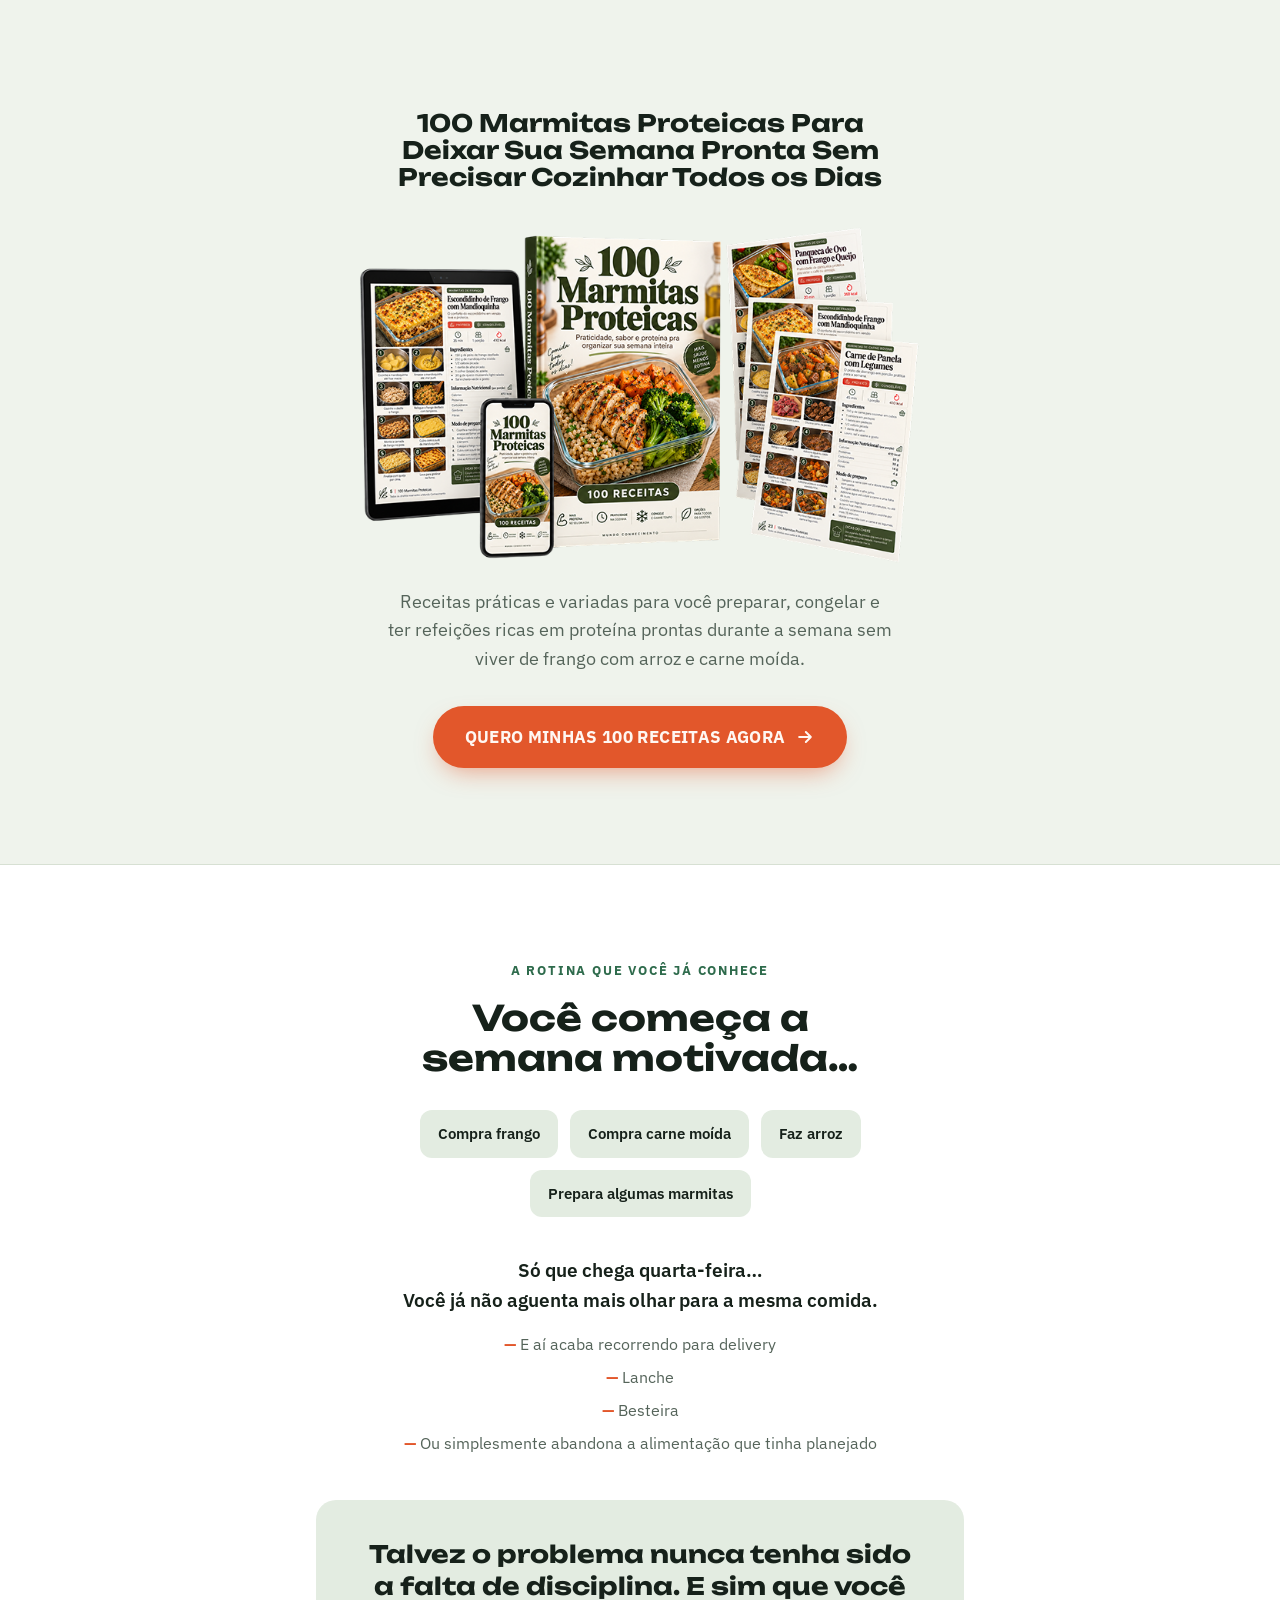
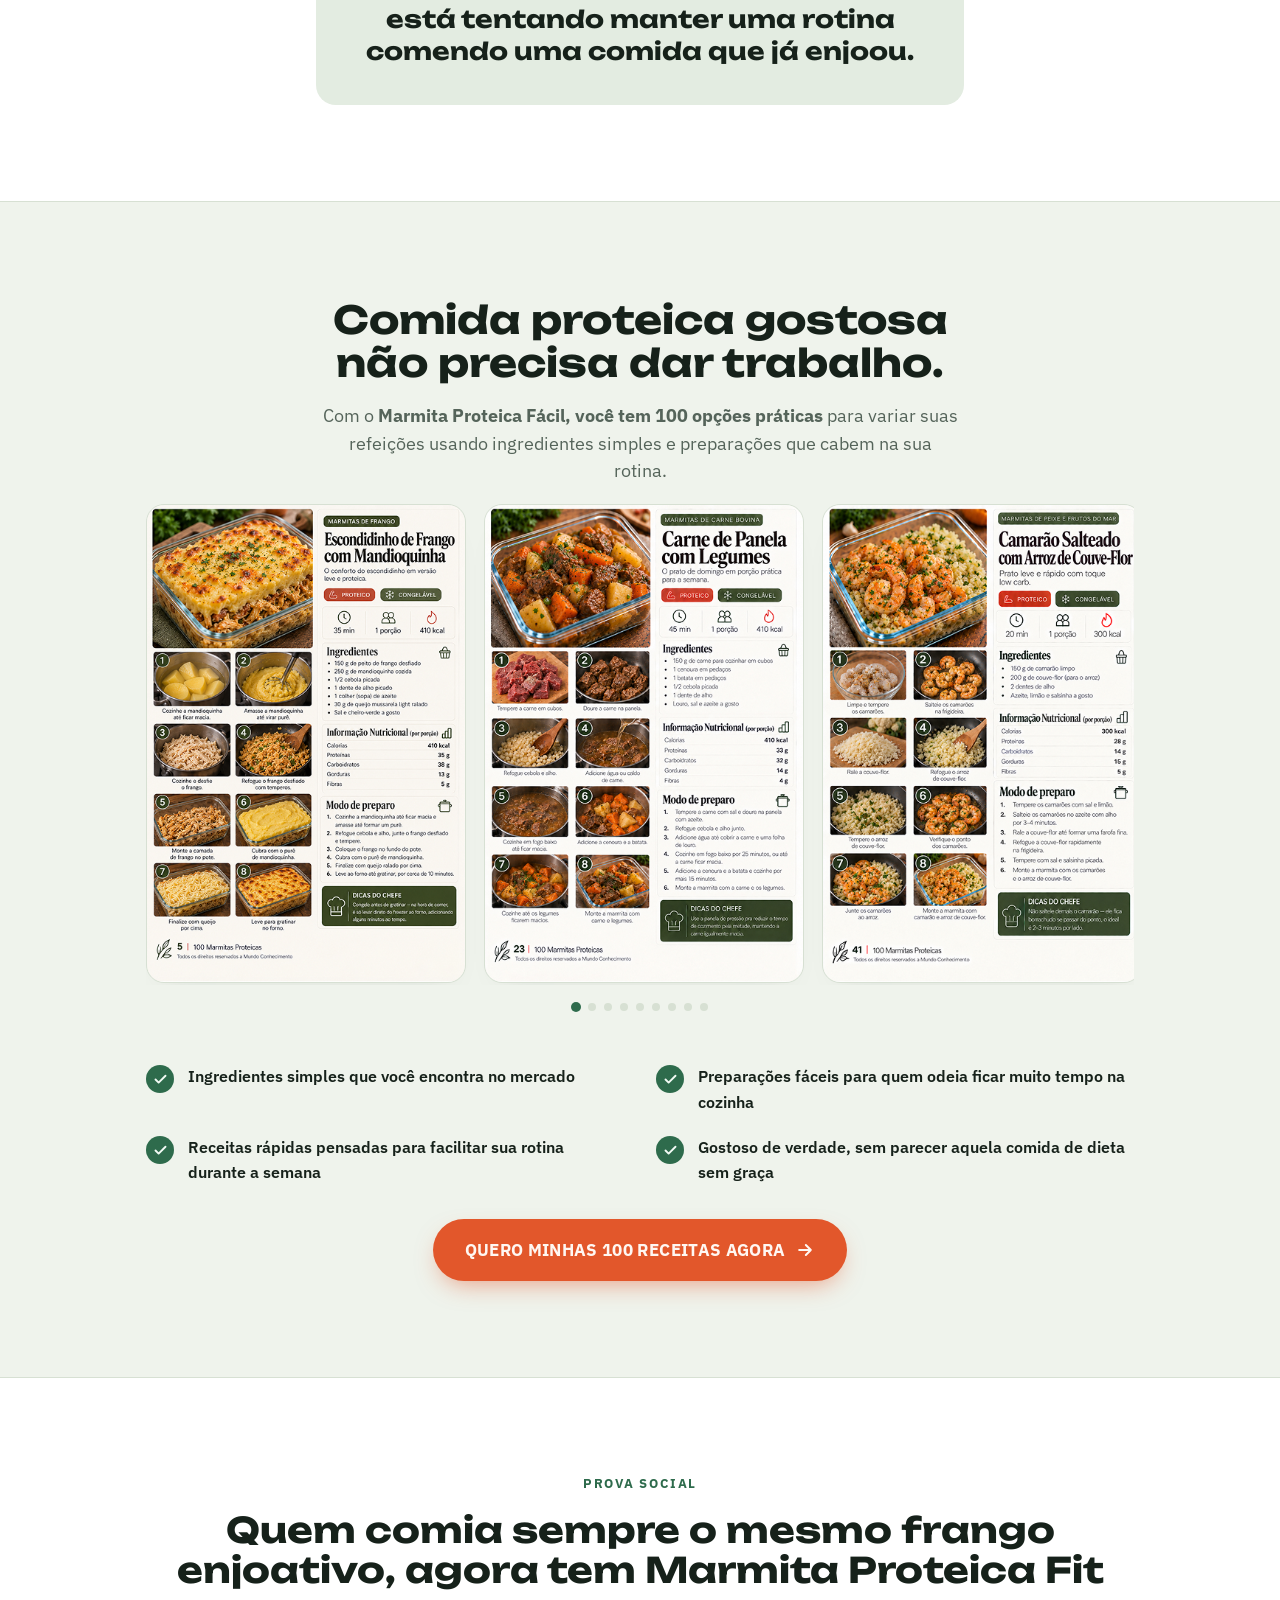
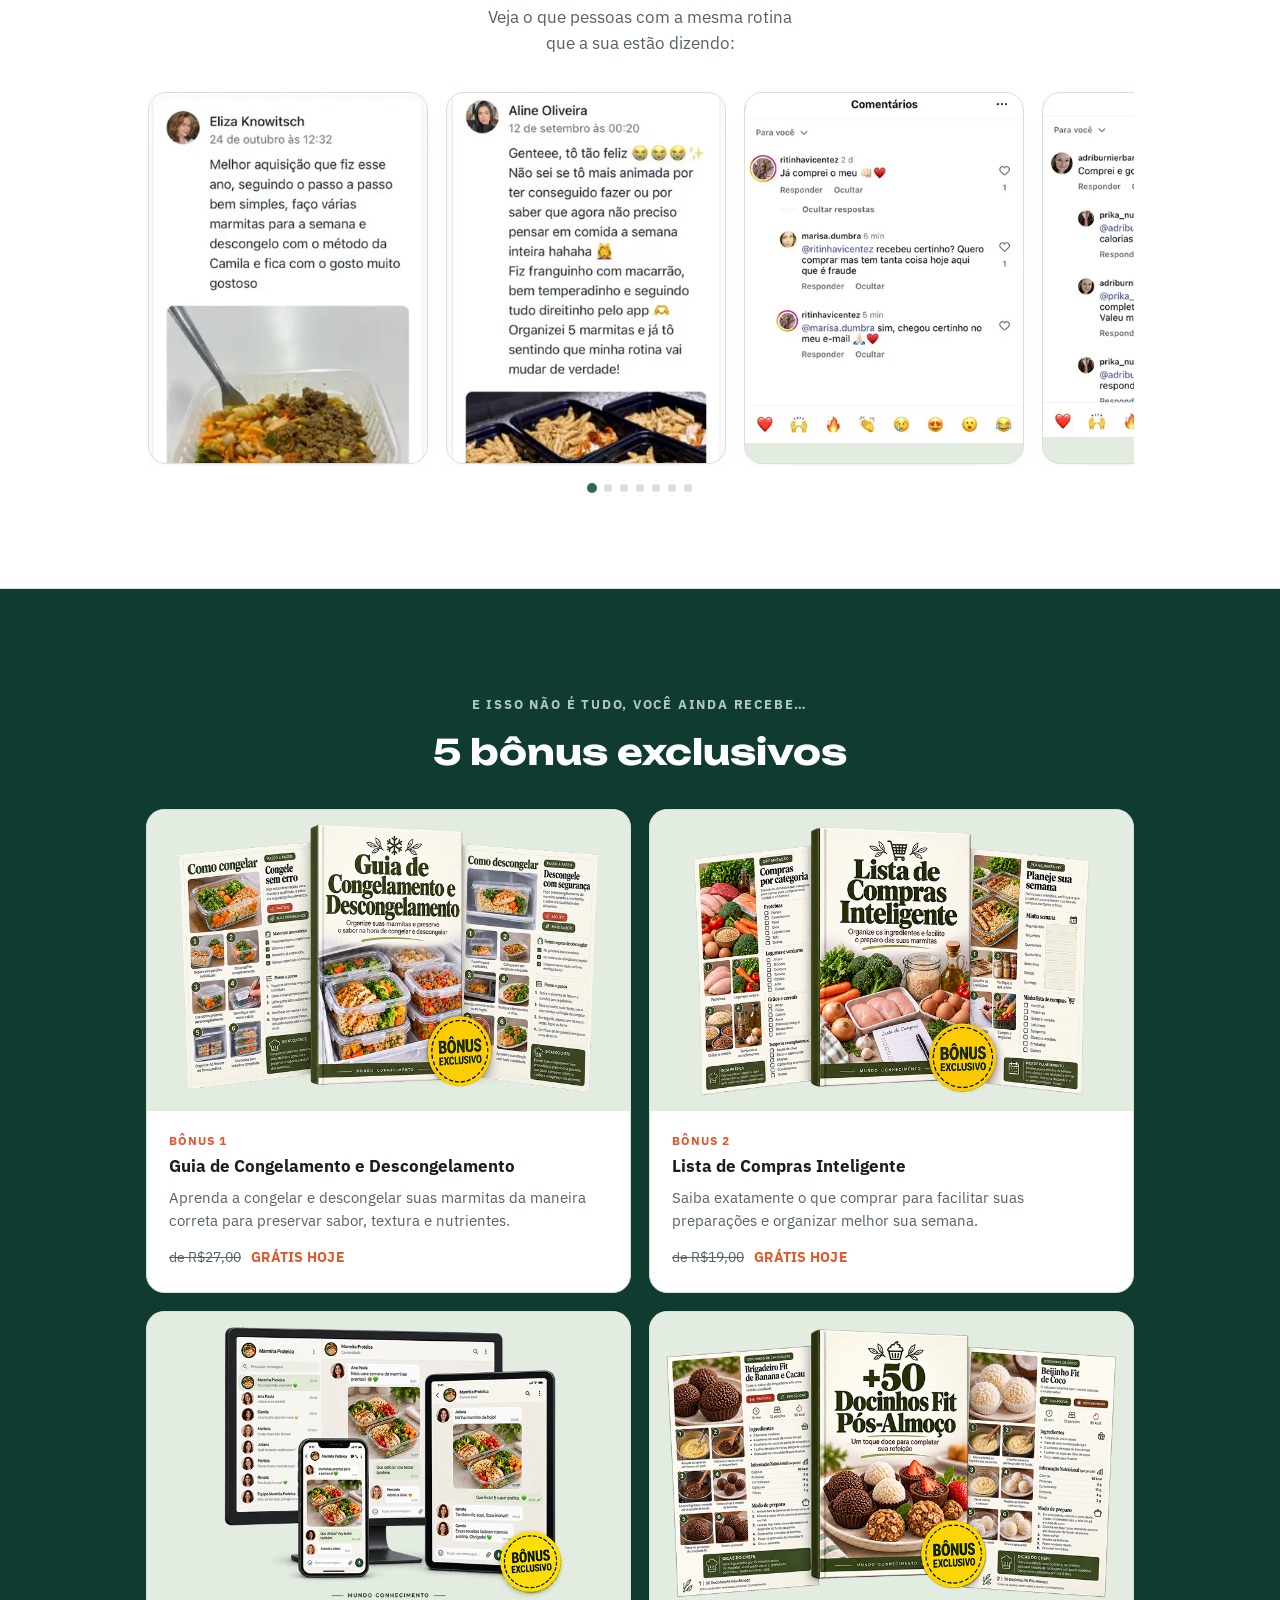
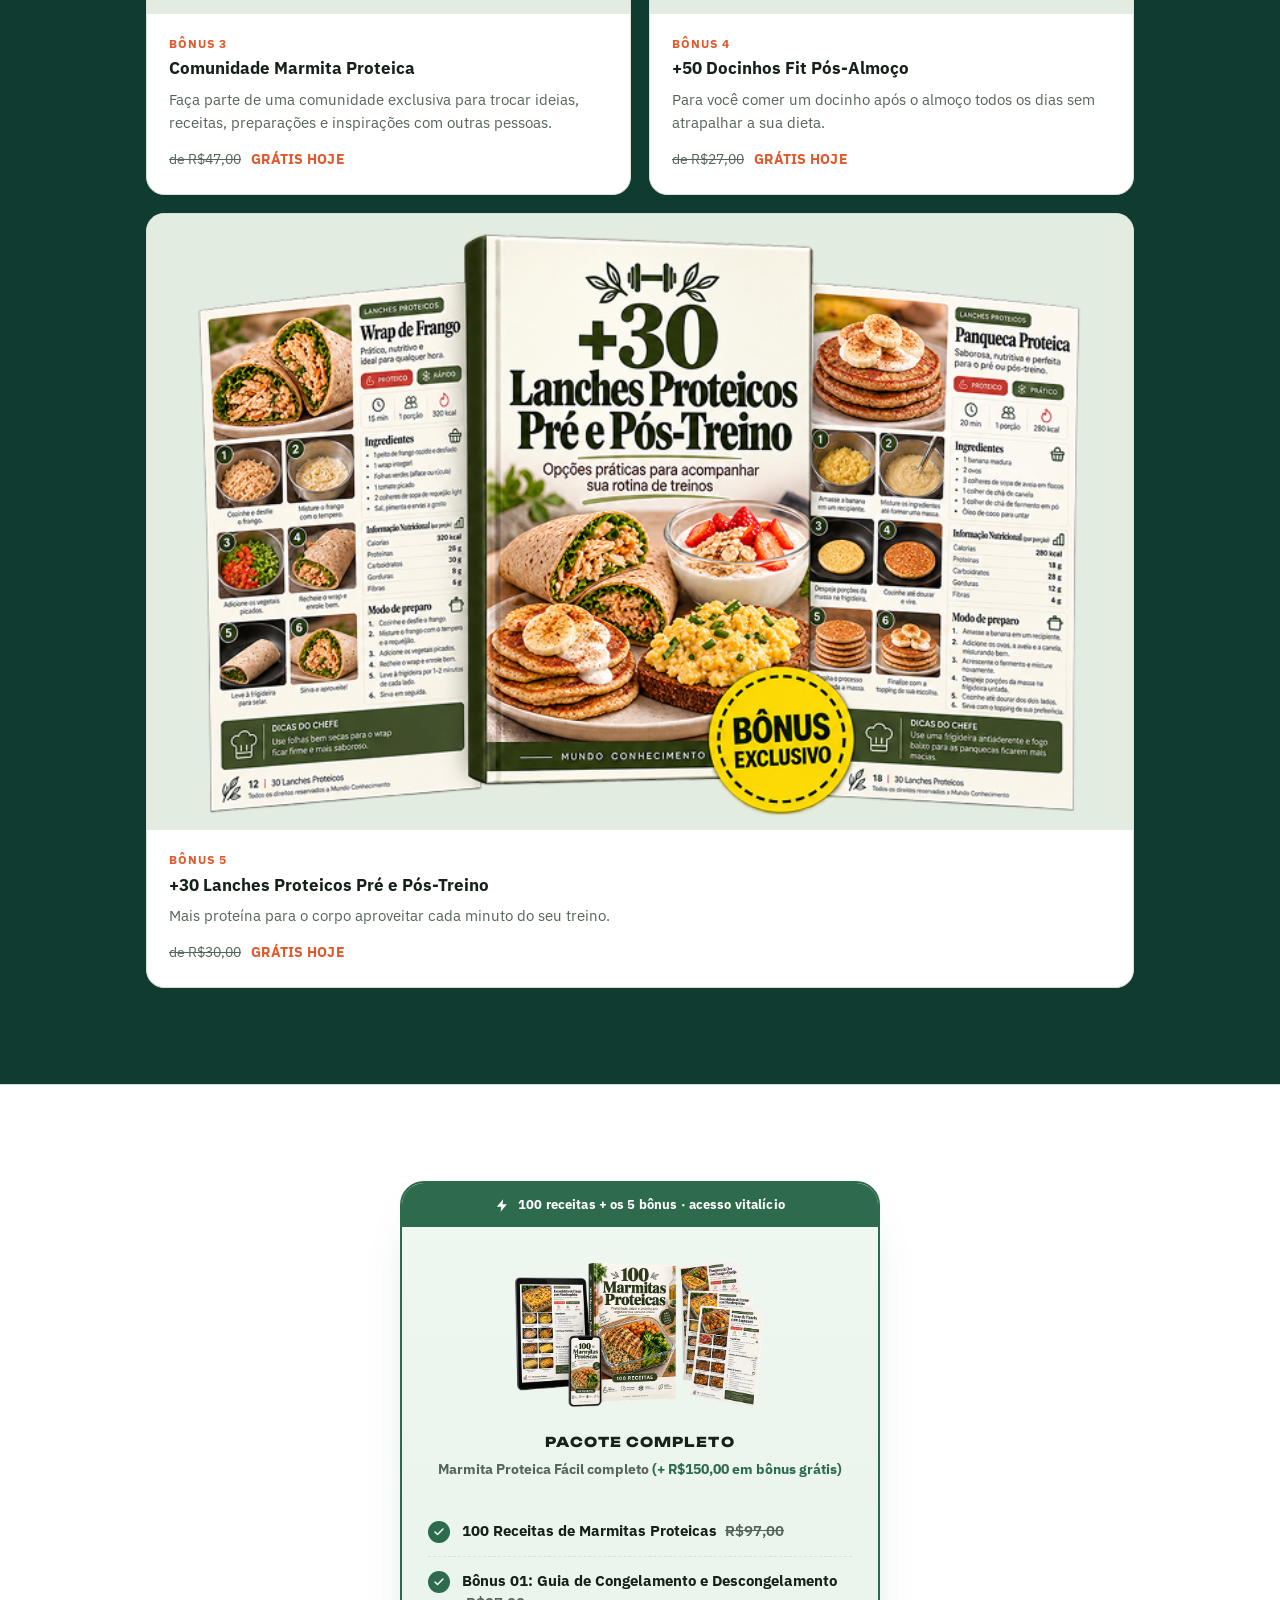
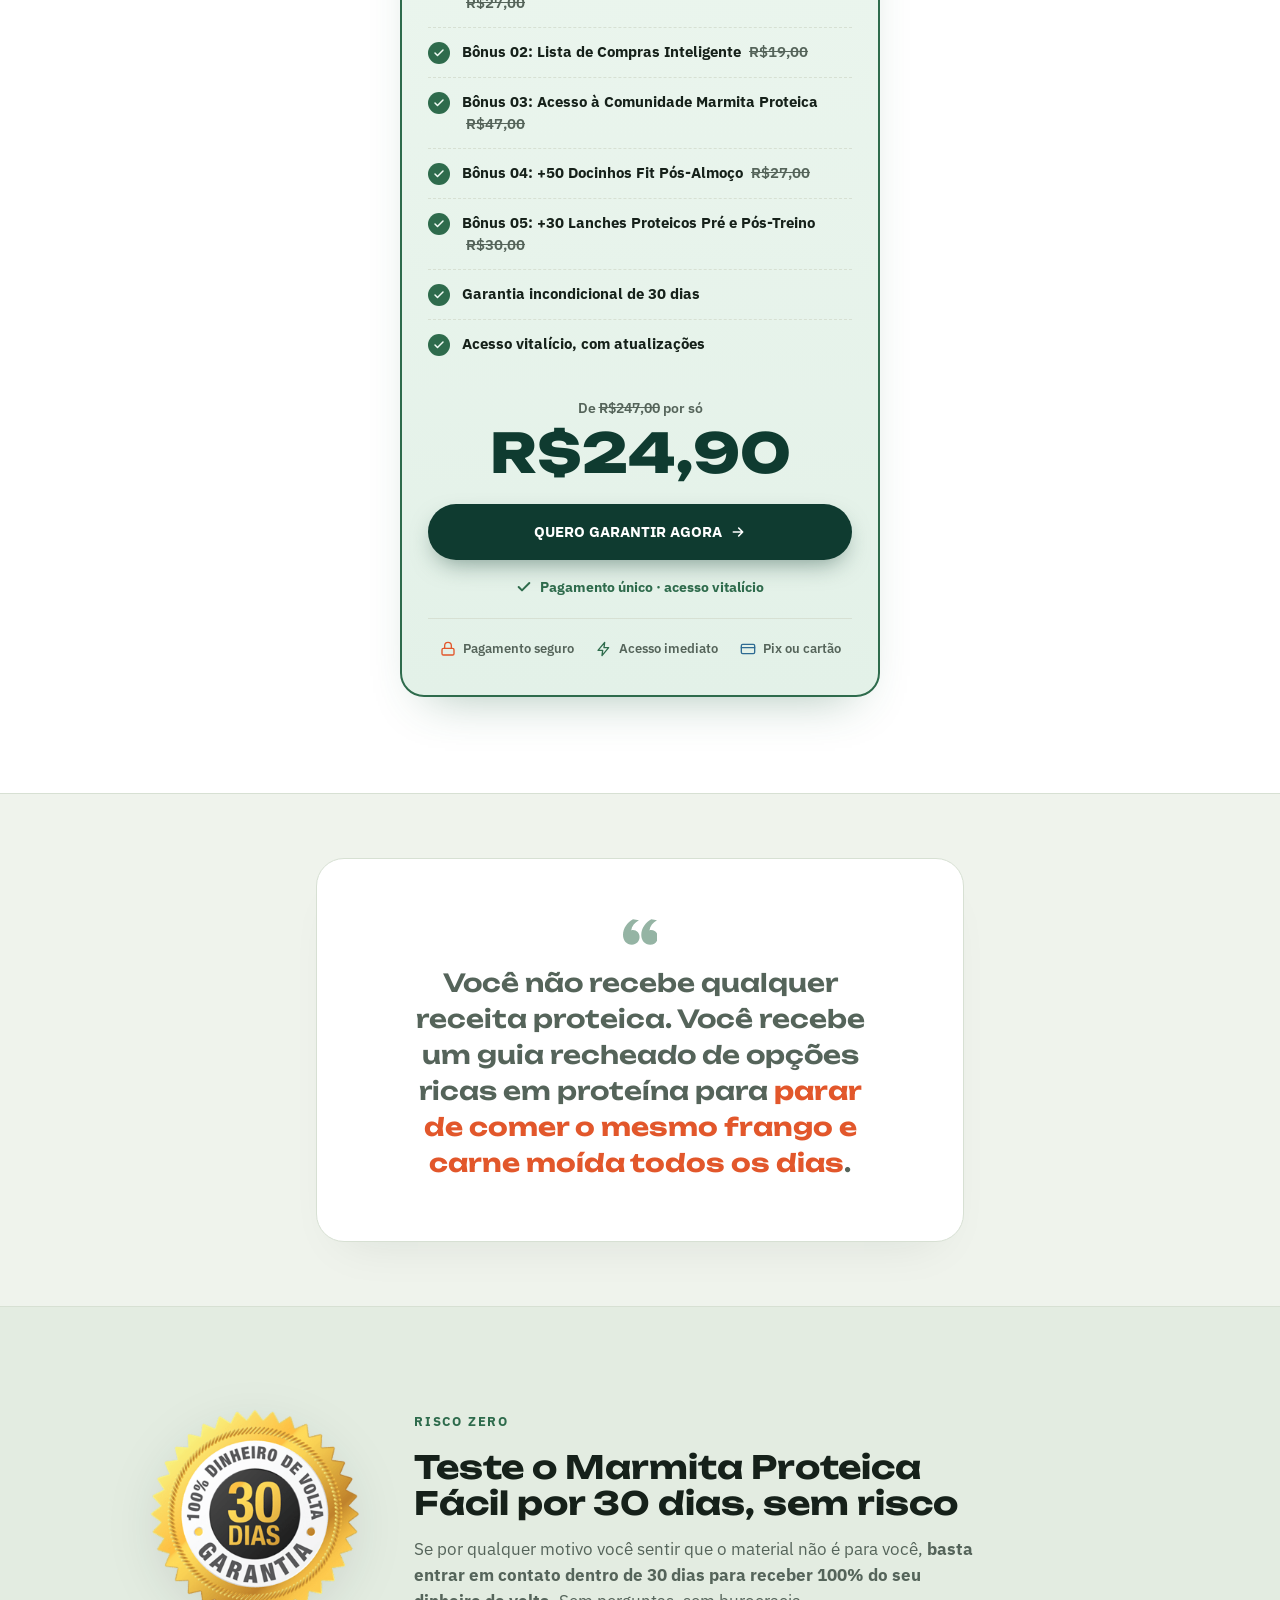
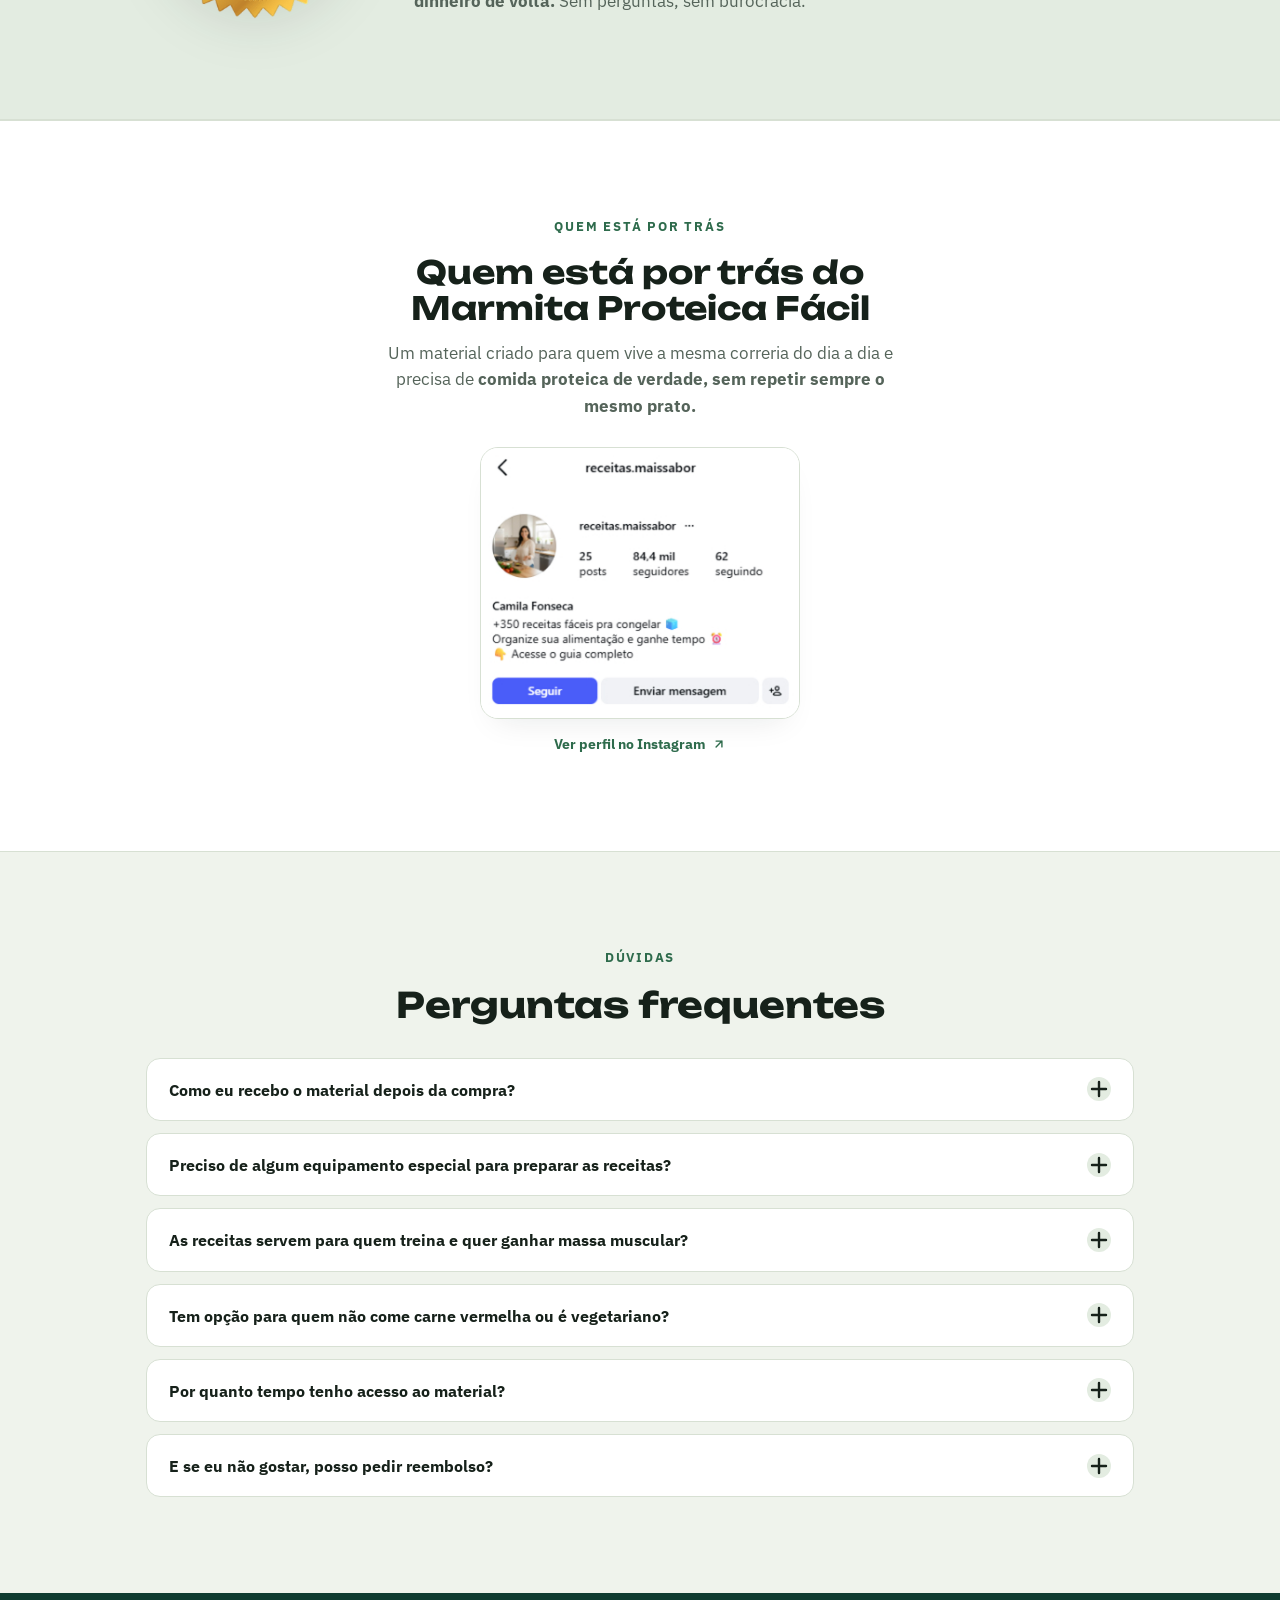
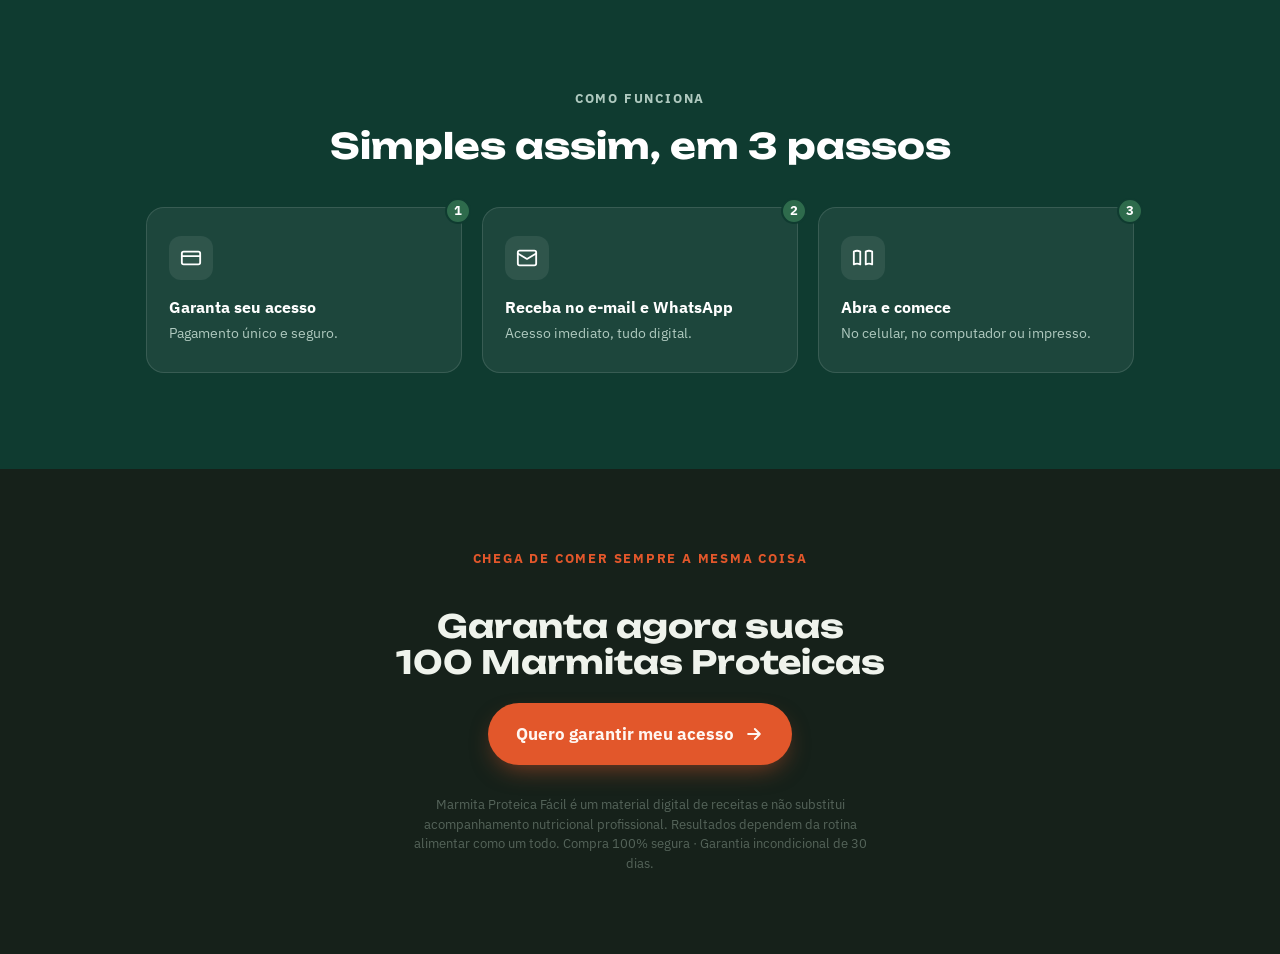
==== commit 8321bedc: "24" ====
--- a/index-b.html
+++ b/index-b.html
@@ -311,7 +311,7 @@
 
           <div class="offer-price">
             <span class="offer-price-old">De <s>R$247,00</s> por só</span>
-            <span class="offer-price-new">R$29,90</span>
+            <span class="offer-price-new">R$24,90</span>
           </div>
 
           <a class="btn offer-btn-primary" href="https://pay.wiapy.com/NthxVZ3tr1PH" id="offer-cta">
